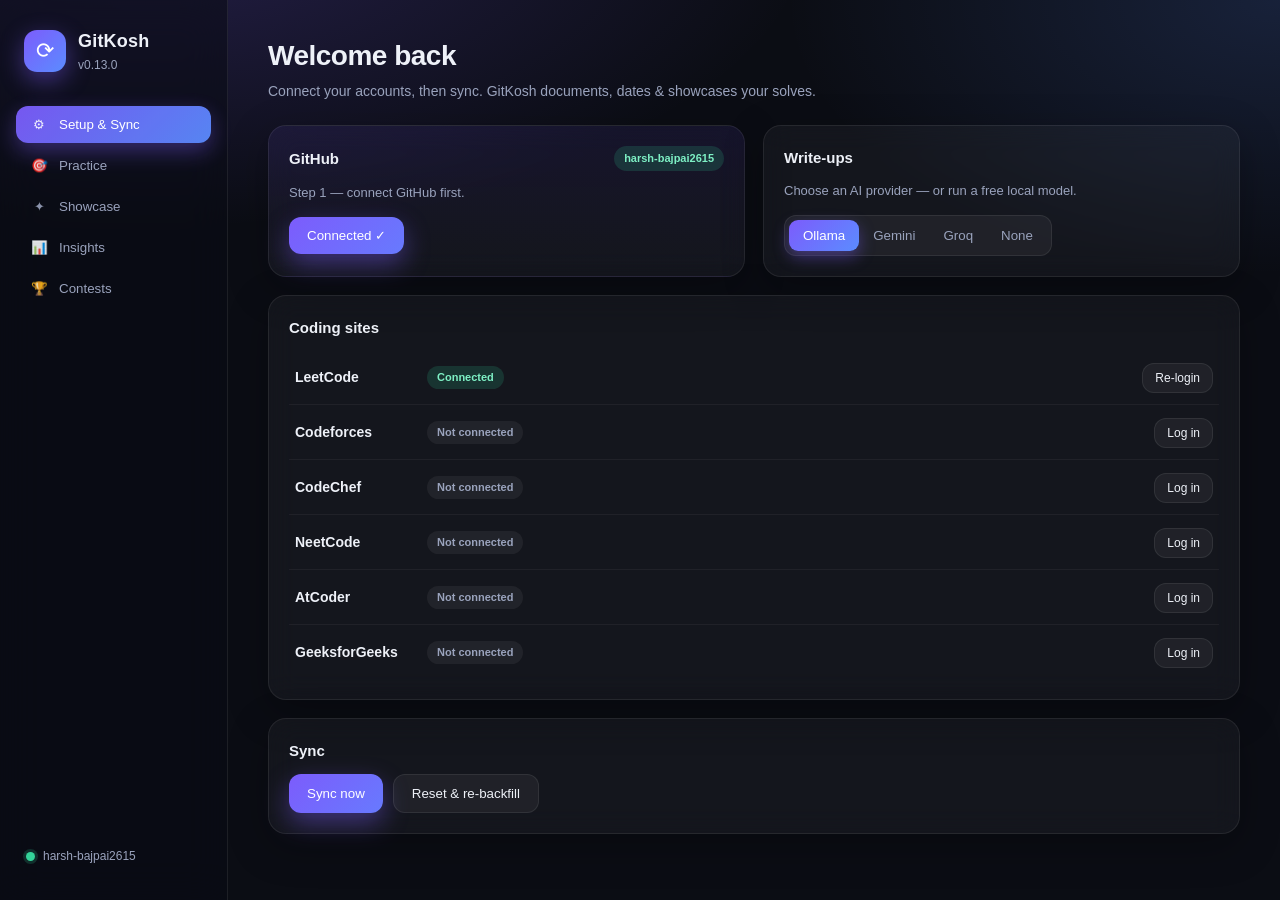
==== webui/index.html @ 0ea4f2e8 "Quiz 2.0 (SRS + AI-graded + pattern MCQ) + Practice tab: Problem-of-the-Day, Blind75/NeetCode150 roa" ====
<!doctype html>
<html lang="en">
<head>
  <meta charset="utf-8">
  <meta name="viewport" content="width=device-width, initial-scale=1">
  <title>GitKosh</title>
  <link rel="stylesheet" href="style.css">
</head>
<body>
  <div class="app">
    <!-- Sidebar -->
    <aside class="sidebar">
      <div class="brand">
        <div class="logo">⟳</div>
        <div><div class="brand-name">GitKosh</div><div class="brand-sub" id="version">v0.13.0</div></div>
      </div>
      <nav id="nav">
        <button class="nav-item active" data-tab="setup"><span class="ic">⚙</span> Setup &amp; Sync</button>
        <button class="nav-item" data-tab="practice"><span class="ic">🎯</span> Practice</button>
        <button class="nav-item" data-tab="showcase"><span class="ic">✦</span> Showcase</button>
        <button class="nav-item" data-tab="insights"><span class="ic">📊</span> Insights</button>
        <button class="nav-item" data-tab="contests"><span class="ic">🏆</span> Contests</button>
        <div class="nav-pill" id="navPill"></div>
      </nav>
      <div class="side-foot">
        <div class="status-row"><span class="dot" id="ghDot"></span> <span id="ghStatus">Not connected</span></div>
      </div>
    </aside>

    <!-- Main -->
    <main class="main">
      <!-- SETUP -->
      <section class="page active" id="page-setup">
        <header class="hero">
          <h1>Welcome back</h1>
          <p>Connect your accounts, then sync. GitKosh documents, dates &amp; showcases your solves.</p>
        </header>

        <div class="grid">
          <div class="card glow">
            <div class="card-head"><h2>GitHub</h2><span class="badge" id="ghBadge">checking…</span></div>
            <p class="muted">Step 1 — connect GitHub first.</p>
            <button class="btn btn-accent" id="btnGithub">Connect GitHub</button>
          </div>

          <div class="card">
            <div class="card-head"><h2>Write-ups</h2></div>
            <p class="muted">Choose an AI provider — or run a free local model.</p>
            <div class="seg" id="providerSeg">
              <button data-v="ollama" class="on">Ollama</button><button data-v="gemini">Gemini</button>
              <button data-v="groq">Groq</button><button data-v="none">None</button>
            </div>
            <div class="keywrap hidden" id="keyWrap">
              <input id="apiKey" type="password" placeholder="Paste your API key">
              <button class="btn sm btn-accent" id="btnSaveKey">Save</button>
            </div>
            <div class="muted hidden" id="keyHint" style="margin:10px 0 0">
              Free keys: aistudio.google.com/apikey · console.groq.com</div>
          </div>
        </div>

        <div class="card">
          <div class="card-head"><h2>Coding sites</h2></div>
          <div class="sites" id="sites"></div>
        </div>

        <div class="card">
          <div class="card-head"><h2>Sync</h2></div>
          <div class="row">
            <button class="btn btn-accent" id="btnSync">Sync now</button>
            <button class="btn" id="btnReset">Reset &amp; re-backfill</button>
          </div>
          <div class="progress hidden" id="progWrap"><div class="bar-bg"><div class="bar-fill" id="progBar"></div></div>
            <div class="muted" id="progText"></div></div>
        </div>
      </section>

      <!-- SHOWCASE -->
      <section class="page" id="page-showcase">
        <header class="hero"><h1>Showcase</h1><p>A shareable card, a portfolio site, and progress posts.</p></header>
        <div class="card">
          <div class="card-head"><h2>Profile stats card</h2></div>
          <div class="card-preview"><img id="cardImg" alt="stats card"></div>
          <div class="row">
            <button class="btn btn-accent" id="btnCopyEmbed">Copy embed code</button>
            <button class="btn" id="btnRefreshCard">Refresh</button>
          </div>
        </div>
        <div class="grid">
          <div class="card">
            <div class="card-head"><h2>Portfolio site</h2></div>
            <p class="muted">Publish a searchable GitHub Pages site of your solves.</p>
            <button class="btn btn-accent" id="btnPublish">Publish / update site</button>
          </div>
          <div class="card">
            <div class="card-head"><h2>Share progress</h2></div>
            <button class="btn btn-accent" id="btnPost">Generate post</button>
            <textarea id="postBox" rows="4" placeholder="Your draft post appears here…"></textarea>
          </div>
        </div>
      </section>

      <!-- INSIGHTS -->
      <section class="page" id="page-insights">
        <header class="hero"><h1>Insights</h1><p>Strengths, pace, solution quality &amp; résumé bullets.</p></header>
        <div class="tiles" id="tiles"></div>
        <div class="grid">
          <div class="card">
            <div class="card-head"><h2>Difficulty</h2></div>
            <div id="diffBars"></div>
          </div>
          <div class="card">
            <div class="card-head"><h2>Strongest topics</h2></div>
            <div class="chips" id="topics"></div>
          </div>
        </div>
        <div class="card">
          <div class="card-head"><h2>Résumé bullets</h2><button class="btn sm" id="btnCopyResume">Copy</button></div>
          <ul id="resume" class="resume"></ul>
        </div>
      </section>

      <!-- PRACTICE -->
      <section class="page" id="page-practice">
        <header class="hero"><h1>Practice</h1><p>What to do next, your roadmap progress, and spaced-repetition review.</p></header>
        <div class="grid">
          <div class="card glow">
            <div class="card-head"><h2>Today</h2><span class="badge" id="dueBadge">—</span></div>
            <div id="potd"></div>
          </div>
          <div class="card">
            <div class="card-head"><h2>Review streak</h2></div>
            <div class="streakbig"><span class="v" id="revStreak">0</span><span class="l">days reviewing · <b id="revToday">0</b> today</span></div>
          </div>
        </div>
        <div class="card">
          <div class="card-head"><h2>Roadmaps</h2></div>
          <div id="roadmaps"><div class="muted">Loading…</div></div>
        </div>
        <div class="card">
          <div class="card-head"><h2>Quiz me</h2><span class="muted" id="quizMeta"></span></div>
          <div class="seg qmodes" id="qmodes">
            <button data-m="recall" class="on">Recall</button><button data-m="type">Type (AI)</button><button data-m="pattern">Pattern</button>
          </div>
          <div id="quizCard" class="quizcard"><div class="muted">Press “Start session” to begin a review.</div></div>
          <div class="row"><button class="btn btn-accent" id="btnStartQuiz">Start session</button></div>
        </div>
      </section>

      <!-- CONTESTS -->
      <section class="page" id="page-contests">
        <header class="hero"><h1>Contests</h1><p>Upcoming rounds and your Codeforces rating curve.</p></header>
        <div class="card">
          <div class="card-head"><h2>Upcoming</h2><button class="btn sm" id="btnRefreshContests">Refresh</button></div>
          <div id="contestList"></div>
        </div>
        <div class="card">
          <div class="card-head"><h2>Codeforces rating</h2><span class="muted" id="ratingMeta"></span></div>
          <svg id="ratingChart" viewBox="0 0 600 140" preserveAspectRatio="none"></svg>
        </div>
      </section>
    </main>
  </div>
  <div class="toast" id="toast"></div>
  <script src="app.js"></script>
</body>
</html>
---- webui/style.css ----
:root{
  --bg:#0b0d14; --bg2:#0e1118; --card:rgba(255,255,255,.04); --card-bd:rgba(255,255,255,.08);
  --ink:#eef1f8; --mut:#9aa3bd; --acc:#7c5cfc; --acc2:#5b8cff; --acc-soft:rgba(124,92,252,.18);
  --ok:#34d399; --warn:#fbbf24; --bad:#fb7185; --radius:18px;
  --easy:#34d399; --med:#fbbf24; --hard:#fb7185;
}
*{box-sizing:border-box;margin:0;padding:0}
html,body{height:100%}
body{
  background:
    radial-gradient(1100px 500px at 12% -8%, rgba(124,92,252,.22), transparent 60%),
    radial-gradient(900px 500px at 100% 0%, rgba(91,140,255,.16), transparent 55%),
    var(--bg);
  color:var(--ink); font:14px/1.55 -apple-system,"SF Pro Display",Inter,Segoe UI,Roboto,sans-serif;
  -webkit-font-smoothing:antialiased; overflow:hidden;
}
.app{display:flex;height:100vh}

/* sidebar */
.sidebar{width:228px;flex:0 0 228px;padding:22px 16px;display:flex;flex-direction:column;gap:8px;
  background:rgba(10,12,20,.55);backdrop-filter:blur(20px);border-right:1px solid var(--card-bd)}
.brand{display:flex;align-items:center;gap:12px;padding:6px 8px 18px}
.logo{width:42px;height:42px;border-radius:13px;display:grid;place-items:center;font-size:22px;color:#fff;
  background:linear-gradient(135deg,var(--acc),var(--acc2));box-shadow:0 8px 24px rgba(124,92,252,.45);
  animation:spin 9s linear infinite}
@keyframes spin{to{transform:rotate(360deg)}}
.brand-name{font-weight:800;font-size:18px;letter-spacing:.2px}
.brand-sub{color:var(--mut);font-size:12px}
nav{position:relative;display:flex;flex-direction:column;gap:4px;margin-top:6px}
.nav-item{position:relative;z-index:2;display:flex;align-items:center;gap:11px;padding:11px 14px;border:0;
  background:transparent;color:var(--mut);font:600 13.5px/1 inherit;border-radius:12px;cursor:pointer;
  text-align:left;transition:color .25s,transform .15s}
.nav-item .ic{width:18px;text-align:center;opacity:.9}
.nav-item:hover{color:var(--ink)}
.nav-item.active{color:#fff}
.nav-pill{position:absolute;left:0;right:0;height:42px;border-radius:12px;z-index:1;
  background:linear-gradient(135deg,var(--acc),var(--acc2));box-shadow:0 8px 22px rgba(124,92,252,.4);
  transition:transform .35s cubic-bezier(.34,1.4,.5,1);opacity:.95}
.side-foot{margin-top:auto;padding:12px 10px;color:var(--mut);font-size:12px}
.status-row{display:flex;align-items:center;gap:8px}
.dot{width:9px;height:9px;border-radius:50%;background:var(--bad);box-shadow:0 0 0 3px rgba(251,113,133,.18)}
.dot.on{background:var(--ok);box-shadow:0 0 0 3px rgba(52,211,153,.18)}

/* main */
.main{flex:1;overflow-y:auto;padding:34px 40px 60px;scroll-behavior:smooth}
.main::-webkit-scrollbar{width:10px}.main::-webkit-scrollbar-thumb{background:rgba(255,255,255,.08);border-radius:8px}
.page{display:none;animation:fade .45s ease}
.page.active{display:block}
@keyframes fade{from{opacity:0;transform:translateY(10px)}to{opacity:1;transform:none}}
.hero{margin-bottom:22px}
.hero h1{font-size:28px;font-weight:800;letter-spacing:-.5px}
.hero p{color:var(--mut);margin-top:4px}

/* cards */
.grid{display:grid;grid-template-columns:1fr 1fr;gap:18px}
.card{background:var(--card);border:1px solid var(--card-bd);border-radius:var(--radius);padding:20px;
  margin-bottom:18px;backdrop-filter:blur(14px);box-shadow:0 12px 40px rgba(0,0,0,.28);
  transition:transform .25s,border-color .25s,box-shadow .25s}
.card:hover{transform:translateY(-3px);border-color:rgba(124,92,252,.4);box-shadow:0 18px 50px rgba(124,92,252,.18)}
.card.glow{background:linear-gradient(180deg,rgba(124,92,252,.10),var(--card))}
.card-head{display:flex;align-items:center;justify-content:space-between;margin-bottom:12px}
.card-head h2{font-size:15px;font-weight:700}
.muted{color:var(--mut);font-size:13px;margin-bottom:14px}
.badge{font-size:11px;font-weight:700;padding:4px 10px;border-radius:20px;background:var(--acc-soft);color:#c9bcff}
.badge.ok{background:rgba(52,211,153,.16);color:#7ef0c5}.badge.no{background:rgba(251,113,133,.16);color:#ffb4be}

/* buttons */
.row{display:flex;gap:10px;flex-wrap:wrap}
.btn{border:1px solid var(--card-bd);background:rgba(255,255,255,.05);color:var(--ink);
  font:700 13px/1 inherit;padding:11px 18px;border-radius:12px;cursor:pointer;
  transition:transform .14s,box-shadow .2s,background .2s,border-color .2s}
.btn:hover{transform:translateY(-2px);border-color:rgba(255,255,255,.22)}
.btn:active{transform:translateY(0) scale(.97)}
.btn.sm{padding:7px 12px;font-size:12px}
.btn-accent{border:0;color:#fff;background:linear-gradient(135deg,var(--acc),var(--acc2));
  background-size:160% 160%;box-shadow:0 10px 26px rgba(124,92,252,.42)}
.btn-accent:hover{box-shadow:0 14px 34px rgba(124,92,252,.6);animation:shift 2.5s ease infinite}
@keyframes shift{0%,100%{background-position:0% 50%}50%{background-position:100% 50%}}

/* segmented */
.seg{display:inline-flex;background:rgba(255,255,255,.05);border:1px solid var(--card-bd);border-radius:12px;padding:4px}
.seg button{border:0;background:transparent;color:var(--mut);font:700 12.5px/1 inherit;padding:8px 14px;
  border-radius:9px;cursor:pointer;transition:.2s}
.seg button.on{background:linear-gradient(135deg,var(--acc),var(--acc2));color:#fff;box-shadow:0 6px 16px rgba(124,92,252,.4)}

/* sites */
.sites{display:flex;flex-direction:column;gap:2px}
.site{display:flex;align-items:center;gap:12px;padding:11px 6px;border-bottom:1px solid rgba(255,255,255,.05)}
.site:last-child{border:0}
.site .nm{font-weight:600;width:120px}
.pill{font-size:11px;font-weight:700;padding:3px 10px;border-radius:20px}
.pill.on{background:rgba(52,211,153,.16);color:#7ef0c5}.pill.off{background:rgba(255,255,255,.06);color:var(--mut)}
.site .btn{margin-left:auto}

/* tiles */
.tiles{display:grid;grid-template-columns:repeat(6,1fr);gap:14px;margin-bottom:18px}
.tile{background:var(--card);border:1px solid var(--card-bd);border-radius:14px;padding:16px;
  transition:transform .25s,border-color .25s}
.tile:hover{transform:translateY(-3px);border-color:rgba(124,92,252,.4)}
.tile .v{font-size:26px;font-weight:800;background:linear-gradient(135deg,#fff,#c9bcff);
  -webkit-background-clip:text;background-clip:text;-webkit-text-fill-color:transparent}
.tile .l{color:var(--mut);font-size:11.5px;margin-top:3px}

/* difficulty bars */
.drow{display:flex;align-items:center;gap:12px;margin:12px 0;font-weight:600;font-size:13px}
.drow .lbl{width:64px}
.bar-bg{flex:1;height:9px;background:rgba(255,255,255,.07);border-radius:6px;overflow:hidden}
.bar-fill{height:100%;width:0;border-radius:6px;transition:width 1.1s cubic-bezier(.2,.8,.2,1)}
.drow .n{width:34px;text-align:right;color:var(--mut)}

/* chips */
.chips{display:flex;flex-wrap:wrap;gap:8px}
.chip{padding:7px 13px;border-radius:20px;background:rgba(255,255,255,.05);border:1px solid var(--card-bd);
  font-size:12.5px;color:#cdd3e6;transition:.2s}
.chip:hover{border-color:var(--acc);color:#fff;transform:translateY(-2px)}

/* card preview / textarea */
.card-preview{border-radius:14px;overflow:hidden;margin-bottom:14px;border:1px solid var(--card-bd)}
.card-preview img{width:100%;display:block}
textarea{width:100%;margin-top:12px;background:rgba(0,0,0,.25);border:1px solid var(--card-bd);border-radius:12px;
  color:var(--ink);padding:12px;font:13px/1.5 inherit;resize:vertical}
.keywrap{display:flex;gap:8px;margin-top:12px}
.keywrap input{flex:1;background:rgba(0,0,0,.28);border:1px solid var(--card-bd);border-radius:10px;
  color:var(--ink);padding:10px 13px;font:13px inherit;outline:none;transition:border-color .2s}
.keywrap input:focus{border-color:var(--acc)}

/* resume / quiz */
.resume{list-style:none;display:flex;flex-direction:column;gap:8px}
.resume li{padding:11px 14px;background:rgba(255,255,255,.04);border:1px solid var(--card-bd);border-radius:10px}
.quiz-q{font-size:16px;font-weight:700;margin-bottom:8px}
.quiz-a{color:var(--mut);white-space:pre-wrap}

/* contests */
.contest{display:flex;align-items:center;gap:12px;padding:12px 4px;border-bottom:1px solid rgba(255,255,255,.05)}
.contest:last-child{border:0}
.cbadge{font-size:10px;font-weight:800;padding:3px 9px;border-radius:6px}
.cbadge.cf{background:rgba(91,140,255,.18);color:#a9c2ff}.cbadge.lc{background:rgba(251,191,36,.16);color:#ffd980}
.contest .nm{font-weight:600}.contest .when{margin-left:auto;color:var(--mut);font-size:12.5px}
.contest a{color:#b9a9ff;font-weight:700;text-decoration:none}
#ratingChart{width:100%;height:150px}
.spark{fill:none;stroke:url(#g);stroke-width:2.5;stroke-linejoin:round;
  stroke-dasharray:2000;stroke-dashoffset:2000;animation:draw 1.6s ease forwards}
@keyframes draw{to{stroke-dashoffset:0}}

/* practice */
.streakbig{display:flex;align-items:baseline;gap:10px}
.streakbig .v{font-size:40px;font-weight:800;background:linear-gradient(135deg,#fff,#c9bcff);
  -webkit-background-clip:text;background-clip:text;-webkit-text-fill-color:transparent}
.streakbig .l{color:var(--mut);font-size:13px}
#potd .big{font-size:15px;font-weight:700;margin-bottom:6px}
#potd a{color:#b9a9ff;text-decoration:none;font-weight:700}
#potd .weak{margin-top:10px;color:var(--mut);font-size:12.5px}
.rmrow{margin:14px 0}
.rmrow .top{display:flex;justify-content:space-between;font-weight:600;font-size:13px;margin-bottom:6px}
.rmrow .top b{color:var(--mut);font-weight:600}
.qmodes{margin-bottom:14px}
.quizcard{min-height:120px;background:rgba(0,0,0,.22);border:1px solid var(--card-bd);border-radius:14px;
  padding:18px;margin-bottom:14px;transition:.3s}
.quizcard .qtitle{font-size:18px;font-weight:800;margin-bottom:4px}
.quizcard .qmeta{color:var(--mut);font-size:13px;margin-bottom:12px}
.quizcard .reveal{white-space:pre-wrap;color:#d7dcec;border-top:1px solid var(--card-bd);padding-top:12px;margin-top:10px;animation:fade .35s}
.rate{display:flex;gap:8px;margin-top:14px}
.rate button{flex:1;border:0;border-radius:10px;padding:10px;font-weight:700;cursor:pointer;color:#fff;transition:transform .12s,filter .2s}
.rate button:hover{transform:translateY(-2px);filter:brightness(1.12)}
.rate .again{background:#fb7185}.rate .hard{background:#fbbf24;color:#3a2a00}.rate .good{background:#5b8cff}.rate .easy{background:#34d399;color:#053b27}
.mcq{display:grid;grid-template-columns:1fr 1fr;gap:10px;margin-top:12px}
.mcq button{padding:12px;border-radius:10px;border:1px solid var(--card-bd);background:rgba(255,255,255,.04);
  color:var(--ink);font:600 13px inherit;cursor:pointer;transition:.18s;text-align:left}
.mcq button:hover{border-color:var(--acc)}
.mcq button.correct{background:rgba(52,211,153,.2);border-color:var(--easy)}
.mcq button.wrong{background:rgba(251,113,133,.18);border-color:var(--bad)}
.feedback{margin-top:12px;padding:12px;border-radius:10px;background:rgba(124,92,252,.12);
  border:1px solid rgba(124,92,252,.3);white-space:pre-wrap;font-size:13px;animation:fade .35s}
.sessbar{height:4px;background:rgba(255,255,255,.08);border-radius:4px;margin-bottom:14px;overflow:hidden}
.sessbar i{display:block;height:100%;background:linear-gradient(90deg,var(--acc),var(--acc2));transition:width .4s}

/* toast */
.toast{position:fixed;bottom:26px;left:50%;transform:translateX(-50%) translateY(80px);
  background:rgba(20,22,32,.92);border:1px solid var(--card-bd);color:#fff;padding:12px 20px;border-radius:12px;
  box-shadow:0 16px 40px rgba(0,0,0,.5);opacity:0;transition:.35s;backdrop-filter:blur(10px);z-index:50}
.toast.show{transform:translateX(-50%) translateY(0);opacity:1}
.hidden{display:none}
.progress{margin-top:14px}
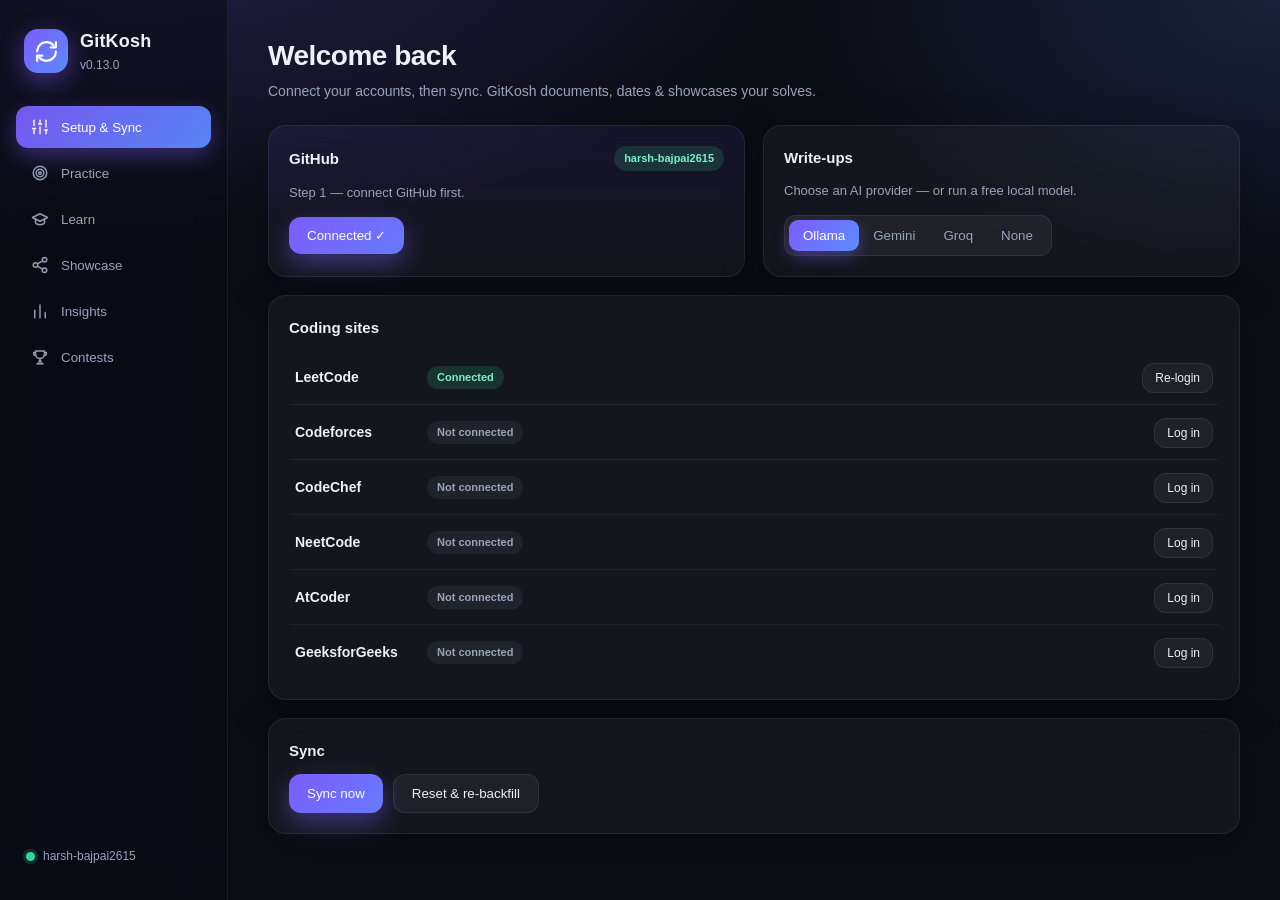
==== commit 2e164e71: "Add gamification, pattern library, and algorithm visualizer - gamify.py: XP/levels/badges (10 achiev" ====
--- a/webui/index.html
+++ b/webui/index.html
@@ -11,15 +11,20 @@
     <!-- Sidebar -->
     <aside class="sidebar">
       <div class="brand">
-        <div class="logo">⟳</div>
+        <div class="logo">
+          <svg viewBox="0 0 24 24" fill="none" stroke="#fff" stroke-width="2.1" stroke-linecap="round" stroke-linejoin="round">
+            <path d="M21 12a9 9 0 0 1-9 9 9 9 0 0 1-6.7-3"/><path d="M3 12a9 9 0 0 1 9-9 9 9 0 0 1 6.7 3"/>
+            <path d="M21 3v5h-5"/><path d="M3 21v-5h5"/></svg>
+        </div>
         <div><div class="brand-name">GitKosh</div><div class="brand-sub" id="version">v0.13.0</div></div>
       </div>
       <nav id="nav">
-        <button class="nav-item active" data-tab="setup"><span class="ic">⚙</span> Setup &amp; Sync</button>
-        <button class="nav-item" data-tab="practice"><span class="ic">🎯</span> Practice</button>
-        <button class="nav-item" data-tab="showcase"><span class="ic">✦</span> Showcase</button>
-        <button class="nav-item" data-tab="insights"><span class="ic">📊</span> Insights</button>
-        <button class="nav-item" data-tab="contests"><span class="ic">🏆</span> Contests</button>
+        <button class="nav-item active" data-tab="setup"><span class="ic"><svg viewBox="0 0 24 24" fill="none" stroke="currentColor" stroke-width="2" stroke-linecap="round"><line x1="4" y1="21" x2="4" y2="14"/><line x1="4" y1="10" x2="4" y2="3"/><line x1="12" y1="21" x2="12" y2="12"/><line x1="12" y1="8" x2="12" y2="3"/><line x1="20" y1="21" x2="20" y2="16"/><line x1="20" y1="12" x2="20" y2="3"/><line x1="2" y1="14" x2="6" y2="14"/><line x1="10" y1="8" x2="14" y2="8"/><line x1="18" y1="16" x2="22" y2="16"/></svg></span> Setup &amp; Sync</button>
+        <button class="nav-item" data-tab="practice"><span class="ic"><svg viewBox="0 0 24 24" fill="none" stroke="currentColor" stroke-width="2"><circle cx="12" cy="12" r="9"/><circle cx="12" cy="12" r="5"/><circle cx="12" cy="12" r="1.6"/></svg></span> Practice</button>
+        <button class="nav-item" data-tab="learn"><span class="ic"><svg viewBox="0 0 24 24" fill="none" stroke="currentColor" stroke-width="2" stroke-linecap="round" stroke-linejoin="round"><path d="M22 10 12 5 2 10l10 5 10-5z"/><path d="M6 12v5c0 1 2.7 2.5 6 2.5s6-1.5 6-2.5v-5"/></svg></span> Learn</button>
+        <button class="nav-item" data-tab="showcase"><span class="ic"><svg viewBox="0 0 24 24" fill="none" stroke="currentColor" stroke-width="2" stroke-linecap="round" stroke-linejoin="round"><circle cx="18" cy="5" r="3"/><circle cx="6" cy="12" r="3"/><circle cx="18" cy="19" r="3"/><line x1="8.6" y1="13.5" x2="15.4" y2="17.5"/><line x1="15.4" y1="6.5" x2="8.6" y2="10.5"/></svg></span> Showcase</button>
+        <button class="nav-item" data-tab="insights"><span class="ic"><svg viewBox="0 0 24 24" fill="none" stroke="currentColor" stroke-width="2" stroke-linecap="round"><line x1="5" y1="21" x2="5" y2="11"/><line x1="12" y1="21" x2="12" y2="4"/><line x1="19" y1="21" x2="19" y2="14"/></svg></span> Insights</button>
+        <button class="nav-item" data-tab="contests"><span class="ic"><svg viewBox="0 0 24 24" fill="none" stroke="currentColor" stroke-width="2" stroke-linecap="round" stroke-linejoin="round"><path d="M6 4h12v4a6 6 0 0 1-12 0V4z"/><path d="M6 6H3.5v1A3 3 0 0 0 6.5 10"/><path d="M18 6h2.5v1a3 3 0 0 1-3 3"/><line x1="12" y1="14" x2="12" y2="17"/><line x1="8" y1="21" x2="16" y2="21"/><line x1="9.5" y1="21" x2="11.3" y2="17"/><line x1="14.5" y1="21" x2="12.7" y2="17"/></svg></span> Contests</button>
         <div class="nav-pill" id="navPill"></div>
       </nav>
       <div class="side-foot">
@@ -118,6 +123,12 @@
           <div class="card-head"><h2>Résumé bullets</h2><button class="btn sm" id="btnCopyResume">Copy</button></div>
           <ul id="resume" class="resume"></ul>
         </div>
+        <div class="card">
+          <div class="card-head"><h2>Achievements</h2><span class="badge" id="lvlBadge">Lv 1</span></div>
+          <div class="xptop"><span id="xpLabel">0 XP</span><span class="muted" id="xpNext"></span></div>
+          <div class="bar-bg"><div class="bar-fill" id="xpBar" style="background:linear-gradient(90deg,var(--acc),var(--acc2));width:0"></div></div>
+          <div class="badges" id="badges" style="margin-top:14px"></div>
+        </div>
       </section>
 
       <!-- PRACTICE -->
@@ -144,6 +155,46 @@
           </div>
           <div id="quizCard" class="quizcard"><div class="muted">Press “Start session” to begin a review.</div></div>
           <div class="row"><button class="btn btn-accent" id="btnStartQuiz">Start session</button></div>
+        </div>
+      </section>
+
+      <!-- LEARN -->
+      <section class="page" id="page-learn">
+        <header class="hero"><h1>Learn &amp; Solve</h1><p>Ask the AI tutor anything — and practice problems right here.</p></header>
+        <div class="card">
+          <div class="card-head"><h2>AI DSA Tutor</h2></div>
+          <div class="chat" id="chat"></div>
+          <div class="chips" id="tutorChips">
+            <span class="chip" data-q="Explain the sliding window pattern with a small example.">Sliding window?</span>
+            <span class="chip" data-q="When should I use a hash map vs sorting?">Hash map vs sort?</span>
+            <span class="chip" data-q="Explain Big-O time complexity simply.">Big-O basics</span>
+            <span class="chip" data-q="Give me a hint for the problem I'm solving.">Hint, please</span>
+          </div>
+          <div class="chatbar"><input id="chatInput" placeholder="Ask the tutor… e.g. explain Dijkstra"><button class="btn btn-accent" id="chatSend">Send</button></div>
+        </div>
+        <div class="card">
+          <div class="card-head"><h2>Pattern library</h2></div>
+          <div class="patterns" id="patterns"></div>
+          <div id="patternDetail" class="pdetail hidden"></div>
+        </div>
+        <div class="card">
+          <div class="card-head"><h2>Algorithm visualizer</h2>
+            <select id="vizAlgo" class="sel"><option value="bubble">Bubble sort</option><option value="insertion">Insertion sort</option><option value="selection">Selection sort</option><option value="quick">Quick sort</option></select>
+          </div>
+          <canvas id="vizCanvas" class="viz"></canvas>
+          <div class="row" style="margin-top:10px"><button class="btn btn-accent" id="vizPlay">▶ Play</button><button class="btn" id="vizShuffle">Shuffle</button></div>
+        </div>
+        <div class="card">
+          <div class="card-head"><h2>Solve</h2><select id="probSelect" class="sel"></select></div>
+          <div id="probStatement" class="muted"></div>
+          <textarea id="editor" class="editor" spellcheck="false"></textarea>
+          <div id="stdinWrap" class="hidden"><input id="stdin" class="stdin" placeholder="Custom input (stdin)…"></div>
+          <div class="row" style="margin-top:10px">
+            <button class="btn btn-accent" id="runBtn">▶ Run</button>
+            <button class="btn" id="testBtn">Run tests</button>
+            <span id="runStatus" class="runstatus"></span>
+          </div>
+          <pre id="runOut" class="runout"></pre>
         </div>
       </section>
 
--- a/webui/style.css
+++ b/webui/style.css
@@ -20,17 +20,17 @@
 .sidebar{width:228px;flex:0 0 228px;padding:22px 16px;display:flex;flex-direction:column;gap:8px;
   background:rgba(10,12,20,.55);backdrop-filter:blur(20px);border-right:1px solid var(--card-bd)}
 .brand{display:flex;align-items:center;gap:12px;padding:6px 8px 18px}
-.logo{width:42px;height:42px;border-radius:13px;display:grid;place-items:center;font-size:22px;color:#fff;
-  background:linear-gradient(135deg,var(--acc),var(--acc2));box-shadow:0 8px 24px rgba(124,92,252,.45);
-  animation:spin 9s linear infinite}
-@keyframes spin{to{transform:rotate(360deg)}}
+.logo{width:44px;height:44px;border-radius:14px;display:grid;place-items:center;color:#fff;flex:0 0 44px;
+  background:linear-gradient(135deg,var(--acc),var(--acc2));box-shadow:0 8px 24px rgba(124,92,252,.45)}
+.logo svg{width:25px;height:25px}
 .brand-name{font-weight:800;font-size:18px;letter-spacing:.2px}
 .brand-sub{color:var(--mut);font-size:12px}
 nav{position:relative;display:flex;flex-direction:column;gap:4px;margin-top:6px}
 .nav-item{position:relative;z-index:2;display:flex;align-items:center;gap:11px;padding:11px 14px;border:0;
   background:transparent;color:var(--mut);font:600 13.5px/1 inherit;border-radius:12px;cursor:pointer;
   text-align:left;transition:color .25s,transform .15s}
-.nav-item .ic{width:18px;text-align:center;opacity:.9}
+.nav-item .ic{width:20px;height:20px;display:inline-flex;align-items:center;justify-content:center;opacity:.95}
+.nav-item .ic svg{width:18px;height:18px}
 .nav-item:hover{color:var(--ink)}
 .nav-item.active{color:#fff}
 .nav-pill{position:absolute;left:0;right:0;height:42px;border-radius:12px;z-index:1;
@@ -174,6 +174,49 @@
 .sessbar{height:4px;background:rgba(255,255,255,.08);border-radius:4px;margin-bottom:14px;overflow:hidden}
 .sessbar i{display:block;height:100%;background:linear-gradient(90deg,var(--acc),var(--acc2));transition:width .4s}
 
+/* learn — tutor chat */
+.chat{max-height:300px;overflow-y:auto;display:flex;flex-direction:column;gap:10px;margin-bottom:12px;padding-right:4px}
+.msg{padding:10px 14px;border-radius:13px;max-width:86%;white-space:pre-wrap;font-size:13.5px;line-height:1.55}
+.msg.user{align-self:flex-end;background:linear-gradient(135deg,var(--acc),var(--acc2));color:#fff;border-bottom-right-radius:4px}
+.msg.bot{align-self:flex-start;background:rgba(255,255,255,.05);border:1px solid var(--card-bd);border-bottom-left-radius:4px}
+.msg code{background:rgba(0,0,0,.35);padding:1px 5px;border-radius:5px;font-family:"SF Mono",Menlo,monospace;font-size:12.5px}
+.msg pre{background:#0a0c12;border:1px solid var(--card-bd);border-radius:8px;padding:10px;margin:6px 0;overflow:auto;font-family:"SF Mono",Menlo,monospace;font-size:12px}
+.msg.typing{color:var(--mut)}
+.chatbar{display:flex;gap:8px}
+.chatbar input{flex:1;background:rgba(0,0,0,.28);border:1px solid var(--card-bd);border-radius:10px;color:var(--ink);padding:10px 13px;font:13px inherit;outline:none}
+.chatbar input:focus{border-color:var(--acc)}
+/* learn — solve */
+.sel{background:rgba(0,0,0,.28);border:1px solid var(--card-bd);color:var(--ink);border-radius:10px;padding:8px 12px;font:13px inherit;cursor:pointer}
+.editor{width:100%;min-height:230px;background:#0a0c12;border:1px solid var(--card-bd);border-radius:12px;
+  color:#e6e9f5;font:13px/1.6 "SF Mono",Menlo,Consolas,monospace;padding:14px;margin-top:12px;resize:vertical;
+  white-space:pre;tab-size:4;outline:none}
+.editor:focus{border-color:var(--acc)}
+.stdin{width:100%;margin-top:8px;background:rgba(0,0,0,.28);border:1px solid var(--card-bd);border-radius:10px;color:var(--ink);padding:9px 12px;font:13px "SF Mono",Menlo,monospace}
+.runstatus{font-weight:700;align-self:center}.runstatus.ok{color:var(--ok)}.runstatus.bad{color:var(--bad)}
+.runout{margin-top:12px;background:#0a0c12;border:1px solid var(--card-bd);border-radius:12px;padding:14px;
+  color:#cdd3e6;font:12.5px/1.55 "SF Mono",Menlo,monospace;white-space:pre-wrap;min-height:42px;max-height:260px;overflow:auto}
+
+/* achievements */
+.xptop{display:flex;justify-content:space-between;font-weight:600;font-size:13px;margin-bottom:6px}
+.badges{display:grid;grid-template-columns:repeat(2,1fr);gap:10px}
+@media(max-width:760px){.badges{grid-template-columns:1fr}}
+.bdg{display:flex;gap:11px;align-items:center;padding:10px 12px;border-radius:12px;border:1px solid var(--card-bd);background:rgba(255,255,255,.03)}
+.bdg.earned{border-color:rgba(124,92,252,.5);background:linear-gradient(135deg,rgba(124,92,252,.14),rgba(91,140,255,.05))}
+.bdg.locked{opacity:.45}
+.bdg .ico{width:34px;height:34px;flex:0 0 34px;border-radius:10px;display:grid;place-items:center;font-weight:800;background:rgba(255,255,255,.06);color:var(--mut)}
+.bdg.earned .ico{background:linear-gradient(135deg,var(--acc),var(--acc2));color:#fff}
+.bdg .bn{font-weight:700;font-size:13px}.bdg .bd{color:var(--mut);font-size:11.5px}
+/* pattern library */
+.patterns{display:grid;grid-template-columns:repeat(3,1fr);gap:10px}
+@media(max-width:780px){.patterns{grid-template-columns:repeat(2,1fr)}}
+.pat{padding:12px 13px;border-radius:12px;border:1px solid var(--card-bd);background:rgba(255,255,255,.03);cursor:pointer;transition:.18s}
+.pat:hover{border-color:var(--acc);transform:translateY(-2px)}
+.pat .pn{font-weight:700;font-size:13.5px}.pat .pw{color:var(--mut);font-size:11px;margin-top:3px;line-height:1.4}
+.pdetail{margin-top:14px;padding:16px;border-radius:12px;background:rgba(124,92,252,.1);border:1px solid rgba(124,92,252,.3);animation:fade .35s}
+.pdetail h3{font-size:15px;margin-bottom:6px}.pdetail .ex{margin-top:10px;display:flex;flex-wrap:wrap;gap:6px}
+/* visualizer */
+.viz{width:100%;height:230px;background:#0a0c12;border:1px solid var(--card-bd);border-radius:12px;display:block}
+
 /* toast */
 .toast{position:fixed;bottom:26px;left:50%;transform:translateX(-50%) translateY(80px);
   background:rgba(20,22,32,.92);border:1px solid var(--card-bd);color:#fff;padding:12px 20px;border-radius:12px;
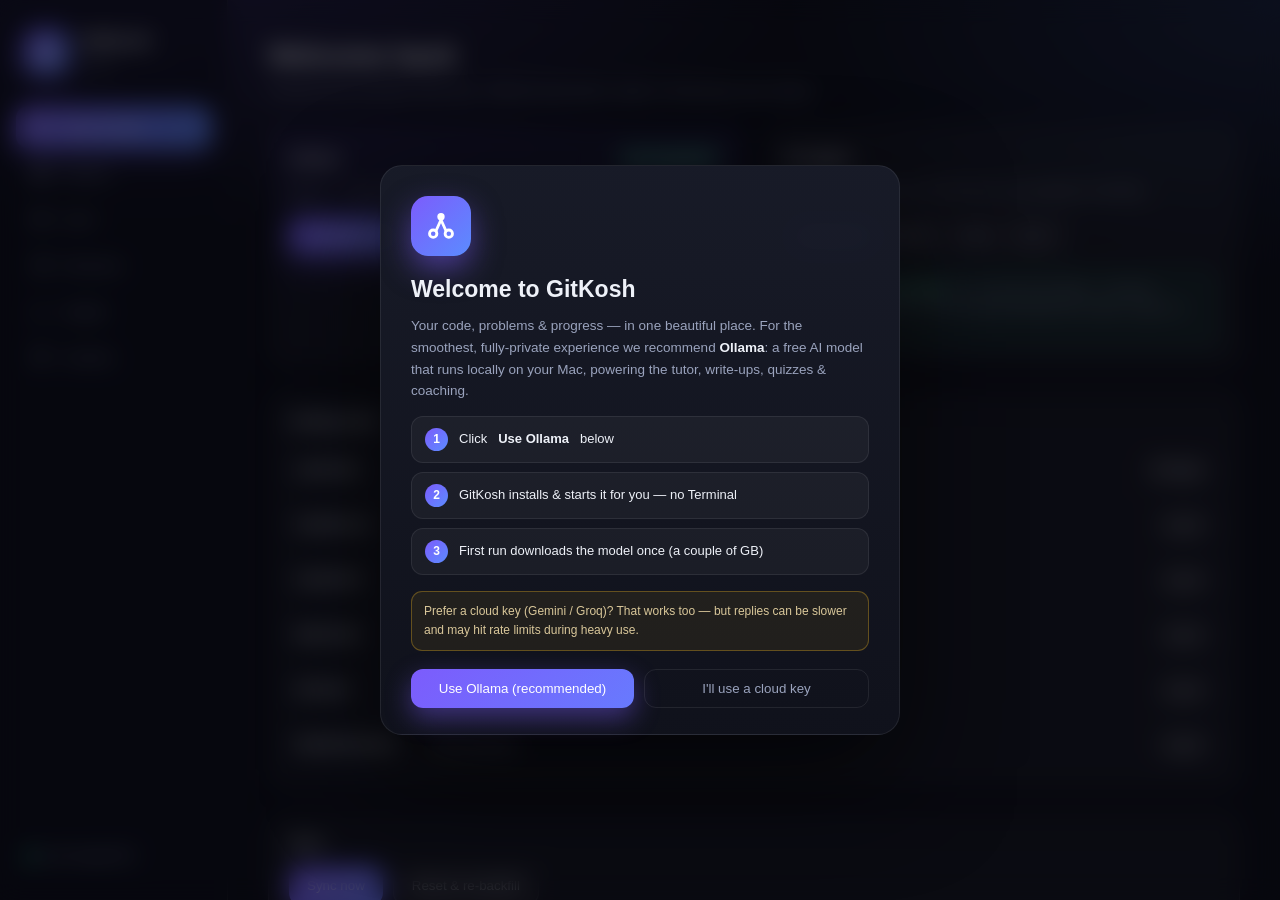
==== commit c3300ab2: "Fix GitHub login: show the device code before opening the browser GitHub's OAuth device flow never e" ====
--- a/webui/index.html
+++ b/webui/index.html
@@ -12,11 +12,13 @@
     <aside class="sidebar">
       <div class="brand">
         <div class="logo">
-          <svg viewBox="0 0 24 24" fill="none" stroke="#fff" stroke-width="2.1" stroke-linecap="round" stroke-linejoin="round">
-            <path d="M21 12a9 9 0 0 1-9 9 9 9 0 0 1-6.7-3"/><path d="M3 12a9 9 0 0 1 9-9 9 9 0 0 1 6.7 3"/>
-            <path d="M21 3v5h-5"/><path d="M3 21v-5h5"/></svg>
-        </div>
-        <div><div class="brand-name">GitKosh</div><div class="brand-sub" id="version">v0.13.0</div></div>
+          <svg viewBox="0 0 24 24" fill="none" stroke="#fff" stroke-width="2" stroke-linecap="round" stroke-linejoin="round">
+            <path d="M12 7.6 8.6 15.2M12 7.6 15.4 15.2"/>
+            <circle cx="12" cy="5.5" r="2.6" fill="#fff" stroke="none"/>
+            <circle cx="6.5" cy="17.4" r="2.6"/>
+            <circle cx="17.5" cy="17.4" r="2.6"/></svg>
+        </div>
+        <div><div class="brand-name">GitKosh</div><div class="brand-sub" id="version">v1.0.0</div></div>
       </div>
       <nav id="nav">
         <button class="nav-item active" data-tab="setup"><span class="ic"><svg viewBox="0 0 24 24" fill="none" stroke="currentColor" stroke-width="2" stroke-linecap="round"><line x1="4" y1="21" x2="4" y2="14"/><line x1="4" y1="10" x2="4" y2="3"/><line x1="12" y1="21" x2="12" y2="12"/><line x1="12" y1="8" x2="12" y2="3"/><line x1="20" y1="21" x2="20" y2="16"/><line x1="20" y1="12" x2="20" y2="3"/><line x1="2" y1="14" x2="6" y2="14"/><line x1="10" y1="8" x2="14" y2="8"/><line x1="18" y1="16" x2="22" y2="16"/></svg></span> Setup &amp; Sync</button>
@@ -49,12 +51,15 @@
           </div>
 
           <div class="card">
-            <div class="card-head"><h2>Write-ups</h2></div>
-            <p class="muted">Choose an AI provider — or run a free local model.</p>
+            <div class="card-head"><h2>AI engine</h2></div>
+            <p class="muted">Powers your write-ups, the DSA tutor, quiz grading & coaching.</p>
             <div class="seg" id="providerSeg">
-              <button data-v="ollama" class="on">Ollama</button><button data-v="gemini">Gemini</button>
+              <button data-v="ollama" class="on">Ollama ★</button><button data-v="gemini">Gemini</button>
               <button data-v="groq">Groq</button><button data-v="none">None</button>
             </div>
+            <div class="provNote rec" id="provNote">
+              <b>Ollama — recommended.</b> Free, fully local & private — the best experience on a Mac.
+              The first reply downloads the model, so give it a few seconds.</div>
             <div class="keywrap hidden" id="keyWrap">
               <input id="apiKey" type="password" placeholder="Paste your API key">
               <button class="btn sm btn-accent" id="btnSaveKey">Save</button>
@@ -160,7 +165,30 @@
 
       <!-- LEARN -->
       <section class="page" id="page-learn">
-        <header class="hero"><h1>Learn &amp; Solve</h1><p>Ask the AI tutor anything — and practice problems right here.</p></header>
+        <header class="hero"><h1>Learn &amp; Solve</h1><p>Practice the full NeetCode 150 + Blind 75 right here — run, test &amp; get AI review. Ask the tutor anything.</p></header>
+        <div class="card">
+          <div class="card-head">
+            <h2>Solve <span class="count" id="probCount"></span></h2>
+            <input id="probSearch" class="probsearch" placeholder="Search problems…" spellcheck="false">
+          </div>
+          <select id="probSelect" class="sel wide"></select>
+          <div class="probmeta" id="probMeta"></div>
+          <div id="probStatement" class="statement"></div>
+          <div class="codewrap" id="codewrap">
+            <pre class="editor-hl" id="editorHL" aria-hidden="true"><code></code></pre>
+            <textarea id="editor" class="editor code" spellcheck="false" autocapitalize="off" autocorrect="off" wrap="off"></textarea>
+          </div>
+          <div id="stdinWrap" class="hidden"><input id="stdin" class="stdin" placeholder="Custom input (stdin)…"></div>
+          <div class="row" style="margin-top:10px">
+            <button class="btn btn-accent" id="runBtn">▶ Run</button>
+            <button class="btn" id="testBtn">Run tests</button>
+            <button class="btn btn-ai" id="reviewBtn">✨ AI Review</button>
+            <button class="btn ghost sm" id="resetBtn">Reset</button>
+            <span id="runStatus" class="runstatus"></span>
+          </div>
+          <pre id="runOut" class="runout"></pre>
+          <div id="reviewOut" class="reviewout md hidden"></div>
+        </div>
         <div class="card">
           <div class="card-head"><h2>AI DSA Tutor</h2></div>
           <div class="chat" id="chat"></div>
@@ -182,19 +210,7 @@
             <select id="vizAlgo" class="sel"><option value="bubble">Bubble sort</option><option value="insertion">Insertion sort</option><option value="selection">Selection sort</option><option value="quick">Quick sort</option></select>
           </div>
           <canvas id="vizCanvas" class="viz"></canvas>
-          <div class="row" style="margin-top:10px"><button class="btn btn-accent" id="vizPlay">▶ Play</button><button class="btn" id="vizShuffle">Shuffle</button></div>
-        </div>
-        <div class="card">
-          <div class="card-head"><h2>Solve</h2><select id="probSelect" class="sel"></select></div>
-          <div id="probStatement" class="muted"></div>
-          <textarea id="editor" class="editor" spellcheck="false"></textarea>
-          <div id="stdinWrap" class="hidden"><input id="stdin" class="stdin" placeholder="Custom input (stdin)…"></div>
-          <div class="row" style="margin-top:10px">
-            <button class="btn btn-accent" id="runBtn">▶ Run</button>
-            <button class="btn" id="testBtn">Run tests</button>
-            <span id="runStatus" class="runstatus"></span>
-          </div>
-          <pre id="runOut" class="runout"></pre>
+          <div class="row" style="margin-top:10px"><button class="btn btn-accent" id="vizPlay">▶ Play</button><button class="btn" id="vizStop" disabled>■ Stop</button><button class="btn" id="vizShuffle">Shuffle</button></div>
         </div>
       </section>
 
@@ -213,6 +229,54 @@
     </main>
   </div>
   <div class="toast" id="toast"></div>
+
+  <div class="modal hidden" id="welcome">
+    <div class="modal-card">
+      <div class="modal-logo">
+        <svg viewBox="0 0 24 24" fill="none" stroke="#fff" stroke-width="2" stroke-linecap="round" stroke-linejoin="round">
+          <path d="M12 7.6 8.6 15.2M12 7.6 15.4 15.2"/>
+          <circle cx="12" cy="5.5" r="2.6" fill="#fff" stroke="none"/>
+          <circle cx="6.5" cy="17.4" r="2.6"/><circle cx="17.5" cy="17.4" r="2.6"/></svg>
+      </div>
+      <h2>Welcome to GitKosh</h2>
+      <p>Your code, problems & progress — in one beautiful place. For the smoothest,
+        fully-private experience we recommend <b>Ollama</b>: a free AI model that runs
+        locally on your Mac, powering the tutor, write-ups, quizzes & coaching.</p>
+      <div class="modal-steps">
+        <div class="step"><span class="num">1</span> Click <b>Use Ollama</b> below</div>
+        <div class="step"><span class="num">2</span> GitKosh installs &amp; starts it for you — no Terminal</div>
+        <div class="step"><span class="num">3</span> First run downloads the model once (a couple of GB)</div>
+      </div>
+      <p class="modal-warn">Prefer a cloud key (Gemini / Groq)? That works too — but
+        replies can be slower and may hit rate limits during heavy use.</p>
+      <div class="modal-actions">
+        <button class="btn btn-accent" id="welcomeGotIt">Use Ollama (recommended)</button>
+        <button class="btn ghost" id="welcomeSkip">I'll use a cloud key</button>
+      </div>
+    </div>
+  </div>
+
+  <div class="modal hidden" id="ghAuth">
+    <div class="modal-card">
+      <h2>Connect GitHub</h2>
+      <p>GitHub will ask for a code. Here it is — we've also copied it to your clipboard:</p>
+      <div class="gh-code" id="ghCode">····-····</div>
+      <div class="modal-actions" style="margin-top:14px">
+        <button class="btn ghost sm" id="ghCopy">Copy code</button>
+        <button class="btn btn-accent" id="ghOpen">Open GitHub →</button>
+      </div>
+      <div class="modal-steps" style="margin-top:16px">
+        <div class="step"><span class="num">1</span> Click <b>Open GitHub</b> (sign in if needed)</div>
+        <div class="step"><span class="num">2</span> Paste the code above &amp; click <b>Continue</b></div>
+        <div class="step"><span class="num">3</span> Click <b>Authorize</b> — this window finishes automatically</div>
+      </div>
+      <p class="modal-warn" id="ghStatusMsg">Waiting for you to authorize on GitHub…</p>
+      <div class="modal-actions">
+        <button class="btn ghost" id="ghCancel">Cancel</button>
+      </div>
+    </div>
+  </div>
+
   <script src="app.js"></script>
 </body>
 </html>
--- a/webui/style.css
+++ b/webui/style.css
@@ -72,6 +72,8 @@
 .btn:hover{transform:translateY(-2px);border-color:rgba(255,255,255,.22)}
 .btn:active{transform:translateY(0) scale(.97)}
 .btn.sm{padding:7px 12px;font-size:12px}
+.btn:disabled{opacity:.4;cursor:not-allowed;transform:none;box-shadow:none}
+.btn.ghost{background:transparent;border-color:var(--card-bd);color:var(--mut)}
 .btn-accent{border:0;color:#fff;background:linear-gradient(135deg,var(--acc),var(--acc2));
   background-size:160% 160%;box-shadow:0 10px 26px rgba(124,92,252,.42)}
 .btn-accent:hover{box-shadow:0 14px 34px rgba(124,92,252,.6);animation:shift 2.5s ease infinite}
@@ -224,3 +226,105 @@
 .toast.show{transform:translateX(-50%) translateY(0);opacity:1}
 .hidden{display:none}
 .progress{margin-top:14px}
+
+/* provider note */
+.provNote{font-size:12.5px;line-height:1.5;color:var(--mut);margin-top:12px;padding:11px 13px;
+  border-radius:11px;border:1px solid var(--card-bd);background:rgba(255,255,255,.03)}
+.provNote b{color:var(--ink)}
+.provNote.rec{border-color:rgba(52,211,153,.32);background:rgba(52,211,153,.08)}
+.provNote.rec b{color:#7ef0c5}
+.provNote.warn{border-color:rgba(251,191,36,.34);background:rgba(251,191,36,.08)}
+.provNote.warn b{color:#fcd34d}
+
+/* first-run welcome modal */
+.modal{position:fixed;inset:0;z-index:80;display:flex;align-items:center;justify-content:center;
+  background:rgba(5,6,12,.62);backdrop-filter:blur(12px);animation:fade .3s ease}
+.modal.hidden{display:none}   /* must beat .modal's display:flex (equal specificity, later wins) */
+@keyframes fade{from{opacity:0}to{opacity:1}}
+.modal-card{width:min(520px,92vw);background:linear-gradient(180deg,rgba(24,27,40,.98),rgba(16,18,28,.98));
+  border:1px solid var(--card-bd);border-radius:22px;padding:30px 30px 26px;
+  box-shadow:0 40px 110px rgba(0,0,0,.6);animation:pop .35s cubic-bezier(.2,.9,.3,1.2)}
+@keyframes pop{from{transform:translateY(16px) scale(.97);opacity:0}to{transform:none;opacity:1}}
+.modal-logo{width:60px;height:60px;border-radius:17px;display:grid;place-items:center;margin-bottom:16px;
+  background:linear-gradient(135deg,var(--acc),var(--acc2));box-shadow:0 12px 30px rgba(124,92,252,.5)}
+.modal-logo svg{width:34px;height:34px}
+.modal-card h2{font-size:23px;font-weight:800;margin-bottom:8px}
+.modal-card p{color:var(--mut);font-size:13.5px;line-height:1.6;margin-bottom:14px}
+.modal-card p b{color:var(--ink)}
+.modal-steps{display:flex;flex-direction:column;gap:9px;margin:4px 0 16px}
+.modal-steps .step{display:flex;align-items:center;gap:11px;font-size:13px;color:var(--ink);
+  background:rgba(255,255,255,.04);border:1px solid var(--card-bd);border-radius:12px;padding:11px 13px}
+.modal-steps .num{flex:none;width:23px;height:23px;border-radius:50%;display:grid;place-items:center;
+  font-weight:800;font-size:12px;color:#fff;background:linear-gradient(135deg,var(--acc),var(--acc2))}
+.modal-steps code{background:rgba(124,92,252,.18);color:#c9bcff;padding:2px 7px;border-radius:6px;font-size:12.5px}
+.modal-warn{font-size:12px !important;padding:10px 12px;border-radius:11px;
+  border:1px solid rgba(251,191,36,.3);background:rgba(251,191,36,.07);color:#d9c79a !important}
+.modal-actions{display:flex;gap:10px;margin-top:18px}
+.modal-actions .btn{flex:1}
+.gh-code{font-family:ui-monospace,SFMono-Regular,Menlo,monospace;font-size:30px;font-weight:800;
+  letter-spacing:6px;text-align:center;color:#fff;padding:16px;border-radius:13px;
+  border:1px solid rgba(124,92,252,.4);background:rgba(124,92,252,.12);user-select:all}
+
+/* ---------- in-app IDE ---------- */
+.count{font-size:12px;color:var(--mut);font-weight:500}
+.probsearch{background:rgba(0,0,0,.28);border:1px solid var(--card-bd);color:var(--ink);border-radius:10px;
+  padding:7px 12px;font:12.5px inherit;outline:none;width:210px;transition:border-color .2s}
+.probsearch:focus{border-color:var(--acc)}
+.sel.wide{width:100%;margin-top:2px}
+.probmeta{display:flex;align-items:center;gap:8px;flex-wrap:wrap;margin:12px 0 2px}
+.dchip{font-size:11px;font-weight:800;padding:3px 11px;border-radius:20px;letter-spacing:.2px}
+.dchip.easy{background:rgba(52,211,153,.16);color:#7ef0c5}
+.dchip.med{background:rgba(251,191,36,.16);color:#fcd34d}
+.dchip.hard{background:rgba(251,113,133,.16);color:#ffb4be}
+.tchip{font-size:11px;font-weight:600;padding:3px 10px;border-radius:20px;background:rgba(255,255,255,.06);color:var(--mut)}
+.tchip.b75{background:rgba(124,92,252,.16);color:#c9bcff}
+.tchip.tested{background:rgba(52,211,153,.12);color:#7ef0c5}
+a.lc{margin-left:auto;font-size:12px;font-weight:700;color:#9db4ff;text-decoration:none}
+a.lc:hover{text-decoration:underline}
+.statement{color:#cdd3e6;font-size:13.5px;line-height:1.6;margin:8px 0 2px}
+
+/* syntax-highlighted editor (transparent textarea over a highlighted <pre>) */
+.codewrap{position:relative;margin-top:12px}
+.editor-hl,.editor.code{font:13px/1.6 "SF Mono",Menlo,Consolas,monospace;padding:14px;border-radius:12px;
+  white-space:pre;tab-size:4;min-height:260px;letter-spacing:0}
+.editor-hl{position:absolute;inset:0;margin:0;border:1px solid var(--card-bd);background:#0a0c12;color:#e6e9f5;
+  overflow:hidden;pointer-events:none;z-index:0}
+.editor-hl code{font:inherit;white-space:pre}
+.editor.code{position:relative;z-index:1;display:block;width:100%;margin:0;border:1px solid transparent;
+  background:transparent;color:transparent;caret-color:#cdd3ff;resize:vertical;overflow:auto;outline:none}
+.editor.code:focus{border-color:transparent}
+.codewrap:focus-within .editor-hl{border-color:var(--acc);box-shadow:0 0 0 3px rgba(124,92,252,.14)}
+.editor.code::selection{background:rgba(124,92,252,.32)}
+.tok-com{color:#6b7394;font-style:italic}
+.tok-str{color:#9ece6a}
+.tok-num{color:#ff9e64}
+.tok-kw{color:#c0a3ff}
+.tok-bi{color:#7aa2f7}
+.btn-ai{border:0;color:#fff;background:linear-gradient(135deg,#a855f7,#6366f1);background-size:160% 160%;
+  box-shadow:0 8px 22px rgba(139,92,246,.42)}
+.btn-ai:hover{box-shadow:0 12px 30px rgba(139,92,246,.6);animation:shift 2.5s ease infinite}
+
+/* ---------- markdown (AI review + chat bot bubbles) ---------- */
+.reviewout{margin-top:12px;background:linear-gradient(180deg,rgba(124,92,252,.08),rgba(124,92,252,.02));
+  border:1px solid rgba(124,92,252,.28);border-radius:14px;padding:16px 18px;max-height:460px;overflow:auto}
+.md-loading{color:var(--mut);font-size:13px}
+.md,.msg.bot{white-space:normal}
+.md p,.msg.bot p{margin:0 0 9px}
+.md>:first-child,.msg.bot>:first-child{margin-top:0}
+.md>:last-child,.msg.bot>:last-child{margin-bottom:0}
+.md-h{font-weight:700;line-height:1.3;margin:14px 0 7px}
+.md-h3{font-size:15.5px;color:#fff}
+.md-h4{font-size:13.5px;color:#dfe4f2}
+.md-h5,.md-h6{font-size:12.5px;color:var(--mut);text-transform:uppercase;letter-spacing:.4px}
+.md ul,.md ol,.msg.bot ul,.msg.bot ol{margin:6px 0 11px;padding-left:20px}
+.md li,.msg.bot li{margin:4px 0;line-height:1.55}
+.md ul,.msg.bot ul{list-style:disc}
+.md ol,.msg.bot ol{list-style:decimal}
+.md-pre,.msg.bot .md-pre{background:#0a0c12;border:1px solid var(--card-bd);border-radius:10px;
+  padding:12px 14px;margin:9px 0;overflow:auto}
+.md-pre code{background:none;padding:0;font-family:"SF Mono",Menlo,Consolas,monospace;font-size:12.5px;color:#e6e9f5;line-height:1.55}
+.md code,.msg.bot code{background:rgba(124,92,252,.16);color:#d6ccff;padding:1px 6px;border-radius:5px;
+  font-family:"SF Mono",Menlo,Consolas,monospace;font-size:12.5px}
+.md blockquote,.msg.bot blockquote{border-left:3px solid var(--acc);margin:8px 0;padding:3px 13px;color:var(--mut)}
+.md a,.msg.bot a{color:#9db4ff}
+.md strong,.msg.bot strong{color:#fff}
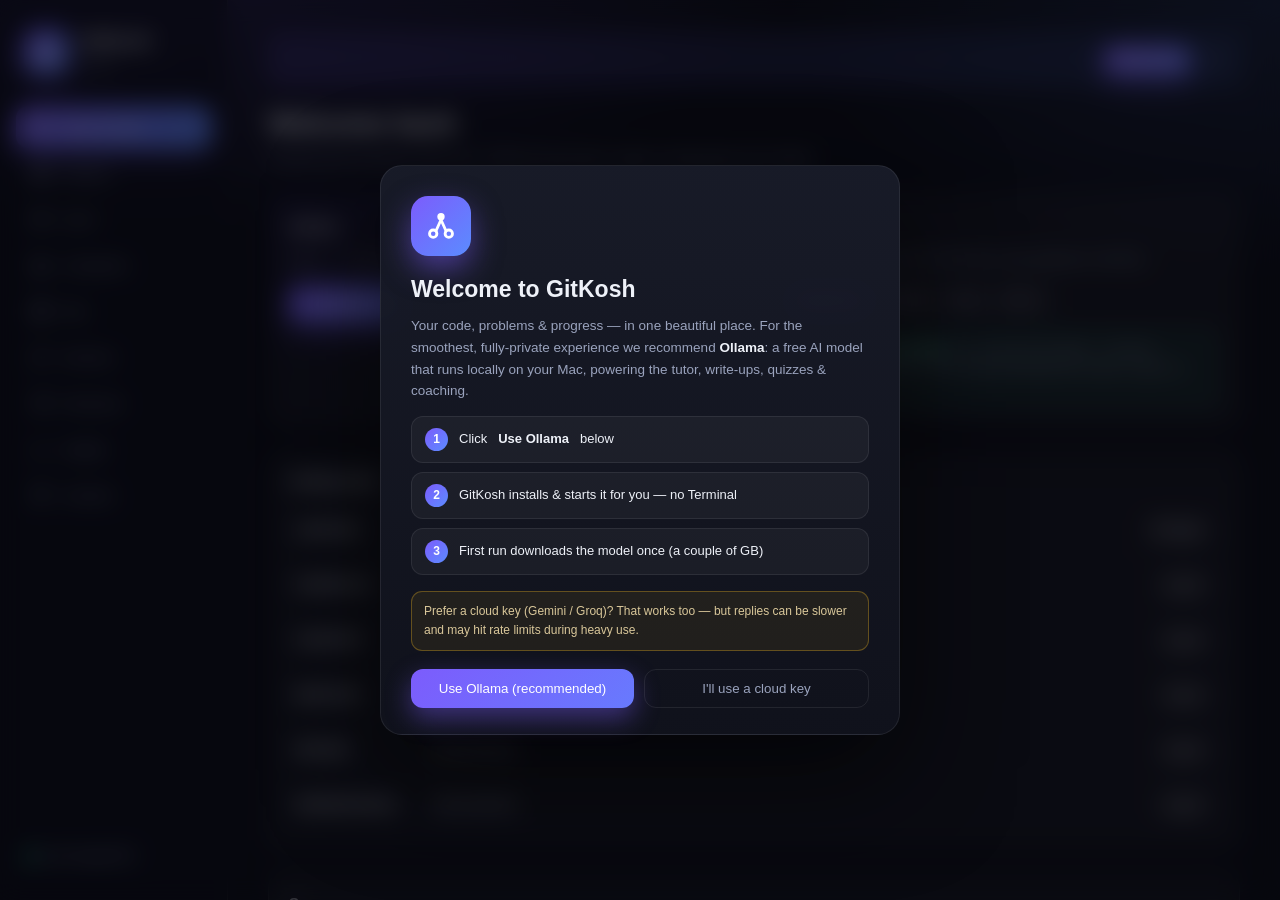
==== commit 634bc2dd: "Launch review nudge + pattern→problem drilldowns #6 Review queue on launch: - review_status bridge (" ====
--- a/webui/index.html
+++ b/webui/index.html
@@ -24,6 +24,9 @@
         <button class="nav-item active" data-tab="setup"><span class="ic"><svg viewBox="0 0 24 24" fill="none" stroke="currentColor" stroke-width="2" stroke-linecap="round"><line x1="4" y1="21" x2="4" y2="14"/><line x1="4" y1="10" x2="4" y2="3"/><line x1="12" y1="21" x2="12" y2="12"/><line x1="12" y1="8" x2="12" y2="3"/><line x1="20" y1="21" x2="20" y2="16"/><line x1="20" y1="12" x2="20" y2="3"/><line x1="2" y1="14" x2="6" y2="14"/><line x1="10" y1="8" x2="14" y2="8"/><line x1="18" y1="16" x2="22" y2="16"/></svg></span> Setup &amp; Sync</button>
         <button class="nav-item" data-tab="practice"><span class="ic"><svg viewBox="0 0 24 24" fill="none" stroke="currentColor" stroke-width="2"><circle cx="12" cy="12" r="9"/><circle cx="12" cy="12" r="5"/><circle cx="12" cy="12" r="1.6"/></svg></span> Practice</button>
         <button class="nav-item" data-tab="learn"><span class="ic"><svg viewBox="0 0 24 24" fill="none" stroke="currentColor" stroke-width="2" stroke-linecap="round" stroke-linejoin="round"><path d="M22 10 12 5 2 10l10 5 10-5z"/><path d="M6 12v5c0 1 2.7 2.5 6 2.5s6-1.5 6-2.5v-5"/></svg></span> Learn</button>
+        <button class="nav-item" data-tab="companies"><span class="ic"><svg viewBox="0 0 24 24" fill="none" stroke="currentColor" stroke-width="2" stroke-linecap="round" stroke-linejoin="round"><path d="M3 21h18"/><path d="M5 21V7l8-4v18"/><path d="M19 21V11l-6-4"/><line x1="9" y1="9" x2="9" y2="9.01"/><line x1="9" y1="13" x2="9" y2="13.01"/><line x1="9" y1="17" x2="9" y2="17.01"/></svg></span> Companies</button>
+        <button class="nav-item" data-tab="plan"><span class="ic"><svg viewBox="0 0 24 24" fill="none" stroke="currentColor" stroke-width="2" stroke-linecap="round" stroke-linejoin="round"><rect x="3" y="4" width="18" height="18" rx="2"/><line x1="16" y1="2" x2="16" y2="6"/><line x1="8" y1="2" x2="8" y2="6"/><line x1="3" y1="10" x2="21" y2="10"/><path d="m9 16 2 2 4-4"/></svg></span> Plan</button>
+        <button class="nav-item" data-tab="interview"><span class="ic"><svg viewBox="0 0 24 24" fill="none" stroke="currentColor" stroke-width="2" stroke-linecap="round" stroke-linejoin="round"><path d="M21 11.5a8.38 8.38 0 0 1-8.5 8.5 8.5 8.5 0 0 1-3.8-.9L3 21l1.9-5.7a8.38 8.38 0 0 1-.9-3.8A8.5 8.5 0 0 1 12.5 3 8.38 8.38 0 0 1 21 11.5z"/></svg></span> Interview</button>
         <button class="nav-item" data-tab="showcase"><span class="ic"><svg viewBox="0 0 24 24" fill="none" stroke="currentColor" stroke-width="2" stroke-linecap="round" stroke-linejoin="round"><circle cx="18" cy="5" r="3"/><circle cx="6" cy="12" r="3"/><circle cx="18" cy="19" r="3"/><line x1="8.6" y1="13.5" x2="15.4" y2="17.5"/><line x1="15.4" y1="6.5" x2="8.6" y2="10.5"/></svg></span> Showcase</button>
         <button class="nav-item" data-tab="insights"><span class="ic"><svg viewBox="0 0 24 24" fill="none" stroke="currentColor" stroke-width="2" stroke-linecap="round"><line x1="5" y1="21" x2="5" y2="11"/><line x1="12" y1="21" x2="12" y2="4"/><line x1="19" y1="21" x2="19" y2="14"/></svg></span> Insights</button>
         <button class="nav-item" data-tab="contests"><span class="ic"><svg viewBox="0 0 24 24" fill="none" stroke="currentColor" stroke-width="2" stroke-linecap="round" stroke-linejoin="round"><path d="M6 4h12v4a6 6 0 0 1-12 0V4z"/><path d="M6 6H3.5v1A3 3 0 0 0 6.5 10"/><path d="M18 6h2.5v1a3 3 0 0 1-3 3"/><line x1="12" y1="14" x2="12" y2="17"/><line x1="8" y1="21" x2="16" y2="21"/><line x1="9.5" y1="21" x2="11.3" y2="17"/><line x1="14.5" y1="21" x2="12.7" y2="17"/></svg></span> Contests</button>
@@ -36,6 +39,11 @@
 
     <!-- Main -->
     <main class="main">
+      <div id="reviewBanner" class="review-banner hidden">
+        <span id="reviewBannerText"></span>
+        <button class="btn btn-accent sm" id="reviewBannerGo">Review now</button>
+        <button class="review-banner-x" id="reviewBannerX" title="Dismiss">×</button>
+      </div>
       <!-- SETUP -->
       <section class="page active" id="page-setup">
         <header class="hero">
@@ -83,6 +91,21 @@
           <div class="progress hidden" id="progWrap"><div class="bar-bg"><div class="bar-fill" id="progBar"></div></div>
             <div class="muted" id="progText"></div></div>
         </div>
+
+        <div class="card">
+          <div class="card-head"><h2>Import past work</h2></div>
+          <p class="muted">Archive a local project to your repo dated to when you <em>actually</em> wrote it —
+            from file timestamps (or real git dates). Honest backdating, never fabricated, so your
+            contribution graph reflects work you really did but never pushed.</p>
+          <div class="row">
+            <button class="btn" id="btnPickFolder">Choose folder…</button>
+            <span class="muted" id="bfPath">No folder selected</span>
+          </div>
+          <div id="bfPreview" class="bf-preview hidden"></div>
+          <div class="row" style="margin-top:10px">
+            <button class="btn btn-accent hidden" id="btnBackfill">Import to GitHub</button>
+          </div>
+        </div>
       </section>
 
       <!-- SHOWCASE -->
@@ -120,9 +143,14 @@
             <div id="diffBars"></div>
           </div>
           <div class="card">
-            <div class="card-head"><h2>Strongest topics</h2></div>
+            <div class="card-head"><h2>Topic strength</h2><span class="muted" id="topicMeta"></span></div>
             <div class="chips" id="topics"></div>
           </div>
+        </div>
+        <div class="card" id="topicStrengthCard">
+          <div class="card-head"><h2>Your patterns</h2><span class="muted">strength · difficulty mix · coverage</span></div>
+          <div id="topicStrength" class="topicstrength"></div>
+          <div id="topicUnder"></div>
         </div>
         <div class="card">
           <div class="card-head"><h2>Résumé bullets</h2><button class="btn sm" id="btnCopyResume">Copy</button></div>
@@ -180,6 +208,7 @@
           </div>
           <div id="stdinWrap" class="hidden"><input id="stdin" class="stdin" placeholder="Custom input (stdin)…"></div>
           <div class="row" style="margin-top:10px">
+            <select id="langSelect" class="sel sm" title="Run language"></select>
             <button class="btn btn-accent" id="runBtn">▶ Run</button>
             <button class="btn" id="testBtn">Run tests</button>
             <button class="btn btn-ai" id="reviewBtn">✨ AI Review</button>
@@ -211,6 +240,157 @@
           </div>
           <canvas id="vizCanvas" class="viz"></canvas>
           <div class="row" style="margin-top:10px"><button class="btn btn-accent" id="vizPlay">▶ Play</button><button class="btn" id="vizStop" disabled>■ Stop</button><button class="btn" id="vizShuffle">Shuffle</button></div>
+        </div>
+      </section>
+
+      <!-- INTERVIEW -->
+      <section class="page" id="page-interview">
+        <header class="hero"><h1>Mock interview</h1><p>A timed problem with an AI interviewer who probes your reasoning, then scores you.</p></header>
+        <div class="card" id="ivSetup">
+          <div class="card-head"><h2>Start a session</h2></div>
+          <div class="row">
+            <select id="ivProblem" class="sel wide"></select>
+            <button class="btn" id="ivRandom" title="Pick a random problem">🎲 Random</button>
+          </div>
+          <div class="row" style="margin-top:10px">
+            <button class="btn btn-accent" id="ivStart">▶ Start interview</button>
+          </div>
+        </div>
+
+        <div class="card hidden" id="ivLive">
+          <div class="card-head">
+            <h2 id="ivTitle">Interview</h2>
+            <span class="iv-timer" id="ivTimer">00:00</span>
+          </div>
+          <div id="ivStatement" class="statement"></div>
+          <div class="iv-grid">
+            <div class="iv-col">
+              <div class="codewrap" id="ivCodewrap">
+                <textarea id="ivCode" class="editor code" spellcheck="false" autocapitalize="off" autocorrect="off" wrap="off" placeholder="Sketch your code here as you talk it through…"></textarea>
+              </div>
+            </div>
+            <div class="iv-col">
+              <div id="ivChat" class="iv-chat"></div>
+              <div class="iv-input">
+                <input id="ivInput" class="chat-input" placeholder="Type your thoughts, then Enter…">
+                <button class="btn btn-accent sm" id="ivSend">Send</button>
+              </div>
+            </div>
+          </div>
+          <div class="row" style="margin-top:10px">
+            <button class="btn btn-ai" id="ivScore">End &amp; get scorecard</button>
+            <button class="btn ghost sm" id="ivQuit">Quit</button>
+          </div>
+          <div id="ivScorecard" class="reviewout md hidden"></div>
+        </div>
+      </section>
+
+      <!-- COMPANIES -->
+      <section class="page" id="page-companies">
+        <header class="hero"><h1>Company prep</h1><p>The most-asked LeetCode questions at top companies — ranked by frequency, matched against what you've already solved.</p></header>
+
+        <div class="card" id="coTargets">
+          <div class="card-head"><h2>🎯 My target companies</h2><span class="muted" id="coTargetCount"></span></div>
+          <p class="muted">Build one merged sheet across your placement shortlist (up to 8). Questions asked by the most of your targets rank first — the highest-leverage problems to solve.</p>
+          <div id="coTargetChips" class="co-target-chips"></div>
+          <div class="muted" style="margin:10px 0 4px">Quick add (featured):</div>
+          <div id="coTargetFeatured" class="co-featured"></div>
+          <div class="row" style="margin-top:10px">
+            <select id="coTargetAdd" class="sel wide"></select>
+            <button class="btn btn-accent" id="coBuildTargets">Build target sheet</button>
+          </div>
+        </div>
+
+        <div class="card">
+          <div class="card-head"><h2>Pick a single company</h2></div>
+          <div class="muted" style="margin-bottom:6px">Featured (FAANG &amp; placement favourites):</div>
+          <div id="coFeatured" class="co-featured"></div>
+          <div class="row" style="margin-top:10px">
+            <input id="coSearch" class="probsearch" placeholder="…or search all 650+ companies" spellcheck="false">
+            <select id="coSelect" class="sel wide"></select>
+            <button class="btn sm" id="coSavedList">★ My saved list</button>
+          </div>
+          <div class="row" style="margin-top:10px">
+            <div class="seg" id="coPeriod"></div>
+          </div>
+        </div>
+
+        <div class="card hidden" id="coResult">
+          <div class="card-head">
+            <h2 id="coTitle">Questions</h2>
+            <span class="badge ok" id="coProgress"></span>
+          </div>
+          <div id="coSummary" class="co-summary"></div>
+          <div id="coBars" class="co-bars"></div>
+
+          <div class="co-toolbar">
+            <div class="seg" id="coDiff">
+              <button data-d="all" class="on">All</button>
+              <button data-d="Easy">Easy</button>
+              <button data-d="Medium">Medium</button>
+              <button data-d="Hard">Hard</button>
+            </div>
+            <label class="co-check"><input type="checkbox" id="coUnsolved"> Unsolved only</label>
+            <label class="co-check"><input type="checkbox" id="coInApp"> In-app only</label>
+            <label class="co-check"><input type="checkbox" id="coSavedOnly"> Saved only</label>
+            <select id="coTopic" class="sel sm" title="Filter by topic / pattern"><option value="all">All topics</option></select>
+            <input id="coQ" class="probsearch sm" placeholder="Filter by title…" spellcheck="false">
+            <select id="coSort" class="sel sm">
+              <option value="freq">Sort: Frequency</option>
+              <option value="companies">Sort: Most companies</option>
+              <option value="diff">Sort: Difficulty</option>
+              <option value="acc">Sort: Acceptance</option>
+              <option value="title">Sort: Title (A–Z)</option>
+            </select>
+          </div>
+
+          <div class="row" style="margin:8px 0;flex-wrap:wrap">
+            <button class="btn btn-accent sm hidden" id="coPracticeNext">▶ Practice next (in-app)</button>
+            <button class="btn btn-ai sm hidden" id="coInterview">🎤 Mock interview from this list</button>
+            <button class="btn sm" id="coMakePlan">📅 Make study plan</button>
+            <button class="btn sm" id="coCopy">⧉ Copy checklist</button>
+            <span class="muted" id="coCount"></span>
+          </div>
+          <div id="coPlanBar" class="co-planbar hidden">
+            <label>Weeks
+              <select id="planWeeks" class="sel sm"><option>2</option><option selected>4</option><option>6</option><option>8</option><option>12</option></select>
+            </label>
+            <label>Per day
+              <select id="planPerDay" class="sel sm"><option>2</option><option selected>3</option><option>4</option><option>5</option></select>
+            </label>
+            <label class="co-check"><input type="checkbox" id="planIncludeSolved"> include solved (as revision)</label>
+            <label class="co-check"><input type="checkbox" id="planWeakTopics" checked> emphasize my weak topics</label>
+            <button class="btn btn-accent sm" id="planGenerate">Generate plan</button>
+          </div>
+          <div id="coTableWrap"></div>
+        </div>
+      </section>
+
+      <!-- PLAN -->
+      <section class="page" id="page-plan">
+        <header class="hero"><h1>Study plan</h1><p>A dated, day-by-day schedule built from your company prep — balanced difficulty, highest-leverage problems first.</p></header>
+        <div class="card" id="planEmpty">
+          <div class="card-head"><h2>No active plan</h2></div>
+          <p class="muted">Open the <b>Companies</b> tab, pick a company (or build a target sheet), then hit <b>📅 Make study plan</b>. Your schedule — with a daily target and a reminder when reviews are due — shows up here.</p>
+        </div>
+        <div id="planView" class="hidden">
+          <div class="card">
+            <div class="card-head"><h2 id="planName">Study plan</h2><span class="badge ok" id="planProgress"></span></div>
+            <div id="planMeta" class="co-summary"></div>
+            <div class="co-bar tot" style="margin-top:6px"><div class="co-bar-bg"><div class="co-bar-fill" id="planBar" style="width:0%"></div></div></div>
+            <div class="row" style="margin-top:12px">
+              <button class="btn sm" id="planCopy">⧉ Copy plan</button>
+              <button class="btn ghost sm" id="planDelete">Delete plan</button>
+            </div>
+          </div>
+          <div class="card" id="planTodayCard">
+            <div class="card-head"><h2>Today’s focus</h2><span class="badge ok" id="planTodayBadge"></span></div>
+            <div id="planToday"></div>
+          </div>
+          <div class="card">
+            <div class="card-head"><h2>Full schedule</h2></div>
+            <div id="planSchedule"></div>
+          </div>
         </div>
       </section>
 
--- a/webui/style.css
+++ b/webui/style.css
@@ -328,3 +328,136 @@
 .md blockquote,.msg.bot blockquote{border-left:3px solid var(--acc);margin:8px 0;padding:3px 13px;color:var(--mut)}
 .md a,.msg.bot a{color:#9db4ff}
 .md strong,.msg.bot strong{color:#fff}
+
+/* ---- backfill: import past work ---- */
+.bf-preview{margin-top:12px;padding:12px;border:1px solid var(--bd,#2a2a3a);border-radius:10px;background:rgba(255,255,255,.02)}
+.bf-stat{font-size:13px;margin-bottom:4px}
+.bf-table{width:100%;border-collapse:collapse;margin:10px 0;font-size:13px}
+.bf-table th,.bf-table td{text-align:left;padding:4px 8px;border-bottom:1px solid rgba(255,255,255,.06)}
+.bf-table th{color:var(--mut);font-weight:600}
+.bf-table td:last-child{text-align:right;color:var(--mut)}
+#bfPath{font-size:12px;word-break:break-all}
+
+/* ---- mock interview ---- */
+.iv-timer{margin-left:auto;font-variant-numeric:tabular-nums;font-weight:700;color:var(--acc,#7c5cfc);background:rgba(124,92,252,.12);padding:3px 10px;border-radius:8px}
+.iv-grid{display:grid;grid-template-columns:1fr 1fr;gap:14px;margin-top:12px}
+@media (max-width:900px){.iv-grid{grid-template-columns:1fr}}
+.iv-col{min-width:0;display:flex;flex-direction:column}
+.iv-chat{flex:1;min-height:260px;max-height:46vh;overflow-y:auto;padding:10px;border:1px solid rgba(255,255,255,.08);border-radius:10px;background:rgba(255,255,255,.02)}
+.iv-chat .msg{margin:8px 0;padding:8px 12px;border-radius:10px;font-size:14px;line-height:1.5}
+.iv-chat .msg.user{background:rgba(124,92,252,.16);margin-left:24px}
+.iv-chat .msg.bot{background:rgba(255,255,255,.04);margin-right:24px}
+.iv-chat .msg.bot.typing{opacity:.7}
+.iv-input{display:flex;gap:8px;margin-top:10px}
+.iv-input .chat-input{flex:1}
+#ivCode{min-height:300px}
+
+/* ---- company prep ---- */
+.co-featured{display:flex;flex-wrap:wrap;gap:6px}
+.co-featured .co-chip{cursor:pointer;font-size:12.5px;padding:5px 11px;border-radius:999px;border:1px solid rgba(255,255,255,.12);background:rgba(255,255,255,.03);color:var(--txt,#e8e8f0);transition:all .15s}
+.co-featured .co-chip:hover{border-color:var(--acc,#7c5cfc);background:rgba(124,92,252,.14)}
+.co-featured .co-chip.on{background:var(--acc,#7c5cfc);border-color:var(--acc,#7c5cfc);color:#fff}
+.seg{display:inline-flex;gap:2px;padding:3px;border-radius:10px;background:rgba(255,255,255,.05)}
+.seg button{border:0;background:transparent;color:var(--mut);padding:5px 12px;border-radius:8px;cursor:pointer;font-size:13px}
+.seg button.on{background:var(--acc,#7c5cfc);color:#fff}
+.co-summary{display:flex;flex-wrap:wrap;gap:14px;font-size:13px;color:var(--mut);margin-bottom:4px}
+.co-summary b{color:var(--txt,#fff)}
+.co-table{width:100%;border-collapse:collapse;font-size:13px;margin-top:8px}
+.co-table th,.co-table td{text-align:left;padding:6px 8px;border-bottom:1px solid rgba(255,255,255,.06);vertical-align:middle}
+.co-table th{color:var(--mut);font-weight:600;position:sticky;top:0;background:var(--card,#16161f)}
+.co-table td.freq,.co-table td.acc{text-align:right;color:var(--mut);font-variant-numeric:tabular-nums}
+.co-table tr.done td{opacity:.62}
+.co-freqbar{display:inline-block;height:6px;border-radius:3px;background:var(--acc,#7c5cfc);vertical-align:middle;margin-left:6px}
+.co-dchip{font-size:11px;padding:1px 7px;border-radius:6px}
+.co-dchip.easy{background:rgba(34,197,94,.16);color:#4ade80}
+.co-dchip.med{background:rgba(245,158,11,.16);color:#fbbf24}
+.co-dchip.hard{background:rgba(239,68,68,.16);color:#f87171}
+.co-status{font-size:12px;white-space:nowrap}
+.co-status .solved{color:#4ade80}
+.co-tablewrap{max-height:56vh;overflow-y:auto;border:1px solid rgba(255,255,255,.06);border-radius:10px}
+
+/* ---- company prep: toolbar, bars, bookmarks ---- */
+.co-bars{display:flex;flex-wrap:wrap;gap:18px;margin:6px 0 4px}
+.co-bar{flex:1;min-width:150px}
+.co-bar .co-bar-top{display:flex;justify-content:space-between;font-size:12px;margin-bottom:3px}
+.co-bar .co-bar-top .lbl{font-weight:600}
+.co-bar .co-bar-bg{height:7px;border-radius:4px;background:rgba(255,255,255,.08);overflow:hidden}
+.co-bar .co-bar-fill{height:100%;border-radius:4px;transition:width .5s ease}
+.co-bar.easy .co-bar-fill{background:#22c55e}.co-bar.med .co-bar-fill{background:#f59e0b}
+.co-bar.hard .co-bar-fill{background:#ef4444}.co-bar.tot .co-bar-fill{background:var(--acc,#7c5cfc)}
+.co-toolbar{display:flex;flex-wrap:wrap;align-items:center;gap:10px;margin:10px 0 4px;padding:10px;border-radius:10px;background:rgba(255,255,255,.03)}
+.co-check{display:inline-flex;align-items:center;gap:5px;font-size:12.5px;color:var(--mut);cursor:pointer;user-select:none}
+.co-check input{accent-color:var(--acc,#7c5cfc);cursor:pointer}
+.probsearch.sm{max-width:180px;padding:5px 10px;font-size:13px}
+.co-star{cursor:pointer;background:none;border:0;font-size:15px;line-height:1;color:#555;padding:2px}
+.co-star.on{color:#fbbf24}
+.co-empty{padding:24px;text-align:center;color:var(--mut)}
+
+/* ---- company prep: target sheet ---- */
+.co-target-chips{display:flex;flex-wrap:wrap;gap:6px;min-height:30px}
+.co-target-chips:empty::before{content:"No targets yet — add from below.";color:var(--mut);font-size:12.5px}
+.co-target-chips .co-tchip{display:inline-flex;align-items:center;gap:6px;font-size:12.5px;padding:5px 8px 5px 11px;border-radius:999px;background:var(--acc,#7c5cfc);color:#fff}
+.co-target-chips .co-tchip button{background:rgba(255,255,255,.25);border:0;color:#fff;width:16px;height:16px;border-radius:50%;cursor:pointer;line-height:1;font-size:12px;padding:0}
+.co-target-chips .co-tchip button:hover{background:rgba(255,255,255,.45)}
+.co-askedat{display:block;font-size:11px;color:var(--mut);margin-top:2px}
+.co-cocount{font-size:11px;padding:1px 7px;border-radius:6px;background:rgba(124,92,252,.16);color:#b9a7ff;white-space:nowrap}
+
+/* ---- auto study plan ---- */
+.co-planbar{display:flex;flex-wrap:wrap;align-items:center;gap:14px;margin:4px 0 10px;padding:10px 12px;border-radius:10px;background:rgba(124,92,252,.08);border:1px solid rgba(124,92,252,.25)}
+.co-planbar label{font-size:12.5px;color:var(--mut);display:inline-flex;align-items:center;gap:6px}
+.plan-week{margin:14px 0 4px}
+.plan-week-h{font-size:12px;font-weight:700;color:var(--mut);text-transform:uppercase;letter-spacing:.04em;margin-bottom:6px}
+.plan-day{border:1px solid rgba(255,255,255,.07);border-radius:10px;padding:10px 12px;margin-bottom:8px;background:rgba(255,255,255,.02)}
+.plan-day.today{border-color:var(--acc,#7c5cfc);background:rgba(124,92,252,.10)}
+.plan-day.past.incomplete{border-color:rgba(239,68,68,.4)}
+.plan-day.done-day{opacity:.7}
+.plan-day-h{display:flex;align-items:center;gap:10px;font-size:13px;margin-bottom:6px}
+.plan-day-h .date{font-weight:700}
+.plan-day-h .tag{font-size:11px;padding:1px 7px;border-radius:6px;background:var(--acc,#7c5cfc);color:#fff}
+.plan-day-h .cnt{margin-left:auto;color:var(--mut);font-size:12px}
+.plan-item{display:flex;align-items:center;gap:10px;padding:5px 4px;border-top:1px solid rgba(255,255,255,.05);font-size:13px}
+.plan-item:first-of-type{border-top:0}
+.plan-item.solved .t{text-decoration:line-through;opacity:.65}
+.plan-item .chk{color:#4ade80;width:16px;text-align:center}
+.plan-item .t{flex:1;min-width:0;overflow:hidden;text-overflow:ellipsis;white-space:nowrap}
+.plan-item .act{font-size:12px;white-space:nowrap}
+#planToday .plan-item{font-size:14px;padding:7px 4px}
+
+/* ---- company prep: topic chips ---- */
+.co-topics{display:block;margin-top:3px;line-height:1.7}
+.co-topic{display:inline-block;font-size:10.5px;padding:1px 7px;margin:0 4px 2px 0;border-radius:6px;background:rgba(255,255,255,.06);color:var(--mut);cursor:pointer;transition:all .12s}
+.co-topic:hover{background:rgba(124,92,252,.18);color:#cbb9ff}
+.co-topic.on{background:var(--acc,#7c5cfc);color:#fff}
+
+/* ---- insights: topic strength ---- */
+.topicstrength{display:flex;flex-direction:column;gap:7px}
+.ts-row{display:flex;align-items:center;gap:10px;font-size:13px}
+.ts-name{width:150px;flex-shrink:0;overflow:hidden;text-overflow:ellipsis;white-space:nowrap;color:var(--txt,#e8e8f0)}
+.ts-barbg{flex:1;height:8px;border-radius:5px;background:rgba(255,255,255,.07);overflow:hidden;min-width:60px}
+.ts-barfill{display:block;height:100%;border-radius:5px;background:linear-gradient(90deg,#5b8cff,#7c5cfc);transition:width .6s ease}
+.ts-n{width:30px;text-align:right;font-variant-numeric:tabular-nums;font-weight:700}
+.ts-mix{display:inline-flex;gap:3px;width:96px}
+.ts-pill{font-size:10.5px;padding:1px 6px;border-radius:5px;font-variant-numeric:tabular-nums}
+.ts-pill.easy{background:rgba(34,197,94,.16);color:#4ade80}
+.ts-pill.med{background:rgba(245,158,11,.16);color:#fbbf24}
+.ts-pill.hard{background:rgba(239,68,68,.16);color:#f87171}
+.ts-cov{width:42px;text-align:right;color:var(--mut);font-size:12px;font-variant-numeric:tabular-nums}
+.ts-under{margin-top:12px;padding-top:10px;border-top:1px solid rgba(255,255,255,.06)}
+.ts-underchip{background:rgba(239,68,68,.12);color:#f8a9a9}
+@media (max-width:720px){.ts-mix,.ts-cov{display:none}.ts-name{width:110px}}
+
+/* ---- launch review banner ---- */
+.review-banner{display:flex;align-items:center;gap:12px;margin:0 0 16px;padding:11px 16px;border-radius:12px;
+  background:linear-gradient(90deg,rgba(124,92,252,.18),rgba(91,140,255,.12));border:1px solid rgba(124,92,252,.35)}
+.review-banner #reviewBannerText{font-size:14px;font-weight:600;flex:1}
+.review-banner-x{background:none;border:0;color:var(--mut);font-size:20px;line-height:1;cursor:pointer;padding:0 4px}
+.review-banner-x:hover{color:var(--txt,#fff)}
+
+/* ---- pattern drilldown ---- */
+.drill-head{margin:12px 0 8px;font-size:12.5px;color:var(--mut)}
+.drill-list{display:flex;flex-direction:column;gap:2px;max-height:300px;overflow-y:auto}
+.drill-item{display:flex;align-items:center;gap:9px;padding:5px 4px;font-size:13.5px;border-top:1px solid rgba(255,255,255,.05)}
+.drill-item:first-child{border-top:0}
+.drill-item a.drill-open{flex:1;color:#aab2ff;cursor:pointer}
+.drill-item a.drill-open:hover{text-decoration:underline}
+.drill-status .solved{color:#4ade80;font-weight:700}
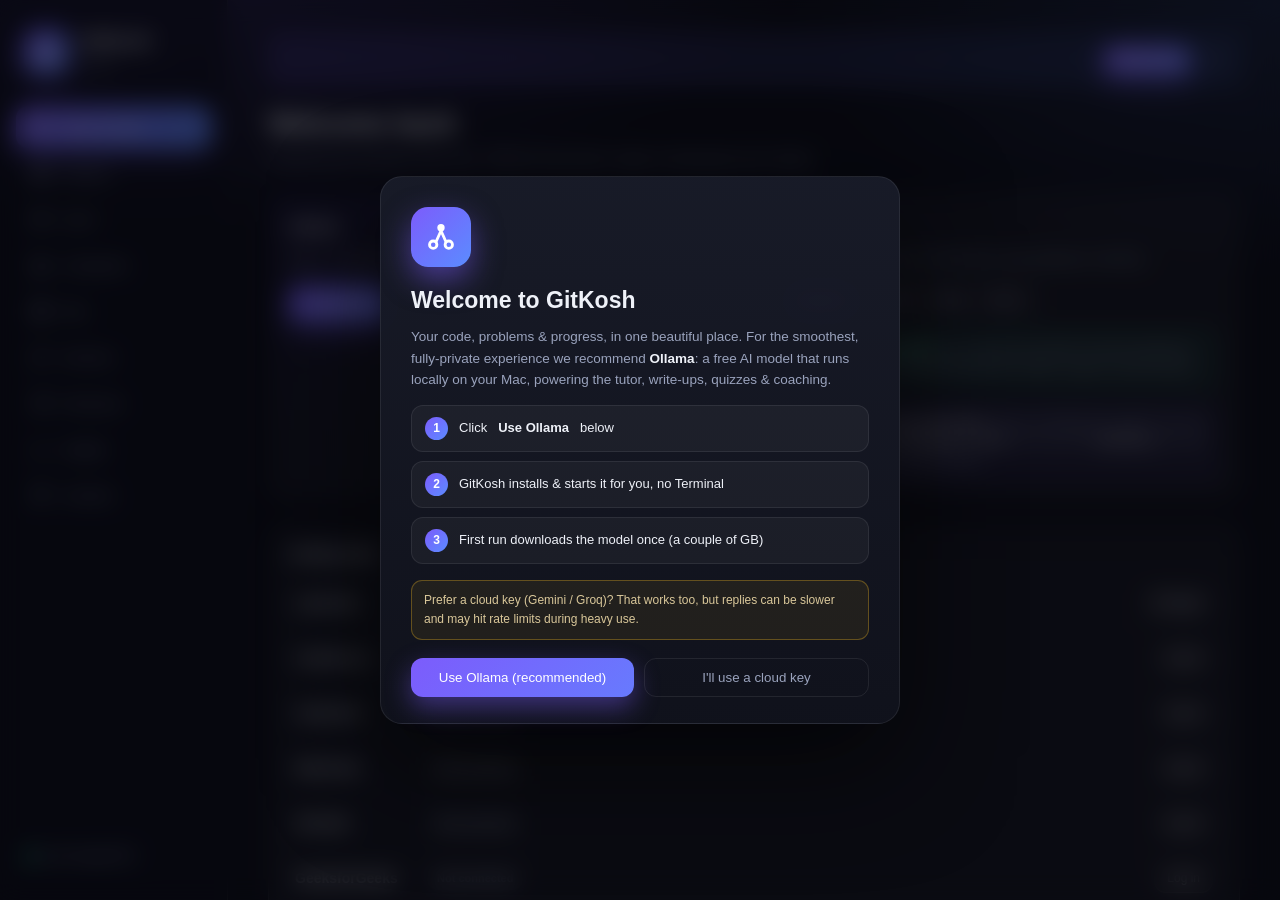
==== commit a28f7b4c: "Plain punctuation in comments, docs and UI text" ====
--- a/webui/index.html
+++ b/webui/index.html
@@ -54,7 +54,7 @@
         <div class="grid">
           <div class="card glow">
             <div class="card-head"><h2>GitHub</h2><span class="badge" id="ghBadge">checking…</span></div>
-            <p class="muted">Step 1 — connect GitHub first.</p>
+            <p class="muted">Step 1: connect GitHub first.</p>
             <button class="btn btn-accent" id="btnGithub">Connect GitHub</button>
           </div>
 
@@ -62,11 +62,11 @@
             <div class="card-head"><h2>AI engine</h2></div>
             <p class="muted">Powers your write-ups, the DSA tutor, quiz grading & coaching.</p>
             <div class="seg" id="providerSeg">
-              <button data-v="ollama" class="on">Ollama ★</button><button data-v="gemini">Gemini</button>
+              <button data-v="ollama" class="on">Ollama</button><button data-v="gemini">Gemini</button>
               <button data-v="groq">Groq</button><button data-v="none">None</button>
             </div>
             <div class="provNote rec" id="provNote">
-              <b>Ollama — recommended.</b> Free, fully local & private — the best experience on a Mac.
+              <b>Ollama: recommended.</b> Free, fully local & private, the best experience on a Mac.
               The first reply downloads the model, so give it a few seconds.</div>
             <div class="keywrap hidden" id="keyWrap">
               <input id="apiKey" type="password" placeholder="Paste your API key">
@@ -74,6 +74,7 @@
             </div>
             <div class="muted hidden" id="keyHint" style="margin:10px 0 0">
               Free keys: aistudio.google.com/apikey · console.groq.com</div>
+            <div class="iv-engine-hint">Want a sharper <b>mock interviewer</b> without changing this engine? You can use <b>Groq just for interviews &amp; voice</b>: set it up in the <b>Interview</b> tab. Your main engine here stays free/local.</div>
           </div>
         </div>
 
@@ -94,7 +95,7 @@
 
         <div class="card">
           <div class="card-head"><h2>Import past work</h2></div>
-          <p class="muted">Archive a local project to your repo dated to when you <em>actually</em> wrote it —
+          <p class="muted">Archive a local project to your repo dated to when you <em>actually</em> wrote it,
             from file timestamps (or real git dates). Honest backdating, never fabricated, so your
             contribution graph reflects work you really did but never pushed.</p>
           <div class="row">
@@ -169,7 +170,7 @@
         <header class="hero"><h1>Practice</h1><p>What to do next, your roadmap progress, and spaced-repetition review.</p></header>
         <div class="grid">
           <div class="card glow">
-            <div class="card-head"><h2>Today</h2><span class="badge" id="dueBadge">—</span></div>
+            <div class="card-head"><h2>Today</h2><span class="badge" id="dueBadge">-</span></div>
             <div id="potd"></div>
           </div>
           <div class="card">
@@ -193,7 +194,7 @@
 
       <!-- LEARN -->
       <section class="page" id="page-learn">
-        <header class="hero"><h1>Learn &amp; Solve</h1><p>Practice the full NeetCode 150 + Blind 75 right here — run, test &amp; get AI review. Ask the tutor anything.</p></header>
+        <header class="hero"><h1>Learn &amp; Solve</h1><p>Practice the full NeetCode 150 + Blind 75 right here, run, test &amp; get AI review. Ask the tutor anything.</p></header>
         <div class="card">
           <div class="card-head">
             <h2>Solve <span class="count" id="probCount"></span></h2>
@@ -209,9 +210,9 @@
           <div id="stdinWrap" class="hidden"><input id="stdin" class="stdin" placeholder="Custom input (stdin)…"></div>
           <div class="row" style="margin-top:10px">
             <select id="langSelect" class="sel sm" title="Run language"></select>
-            <button class="btn btn-accent" id="runBtn">▶ Run</button>
+            <button class="btn btn-accent" id="runBtn">Run</button>
             <button class="btn" id="testBtn">Run tests</button>
-            <button class="btn btn-ai" id="reviewBtn">✨ AI Review</button>
+            <button class="btn btn-ai" id="reviewBtn">AI Review</button>
             <button class="btn ghost sm" id="resetBtn">Reset</button>
             <span id="runStatus" class="runstatus"></span>
           </div>
@@ -239,7 +240,7 @@
             <select id="vizAlgo" class="sel"><option value="bubble">Bubble sort</option><option value="insertion">Insertion sort</option><option value="selection">Selection sort</option><option value="quick">Quick sort</option></select>
           </div>
           <canvas id="vizCanvas" class="viz"></canvas>
-          <div class="row" style="margin-top:10px"><button class="btn btn-accent" id="vizPlay">▶ Play</button><button class="btn" id="vizStop" disabled>■ Stop</button><button class="btn" id="vizShuffle">Shuffle</button></div>
+          <div class="row" style="margin-top:10px"><button class="btn btn-accent" id="vizPlay">Play</button><button class="btn" id="vizStop" disabled>Stop</button><button class="btn" id="vizShuffle">Shuffle</button></div>
         </div>
       </section>
 
@@ -250,16 +251,34 @@
           <div class="card-head"><h2>Start a session</h2></div>
           <div class="row">
             <select id="ivProblem" class="sel wide"></select>
-            <button class="btn" id="ivRandom" title="Pick a random problem">🎲 Random</button>
-          </div>
-          <div class="row" style="margin-top:10px">
-            <button class="btn btn-accent" id="ivStart">▶ Start interview</button>
+            <button class="btn" id="ivRandom" title="Pick a random problem">Random</button>
+          </div>
+          <div class="row" style="margin-top:10px">
+            <button class="btn btn-accent" id="ivStart">Start interview</button>
+          </div>
+
+          <div class="iv-engine">
+            <label class="co-check"><input type="checkbox" id="ivUseGroq"> Use <b>Groq</b> for a sharper interviewer &amp; accurate voice <span class="muted">(recommended: used only here)</span></label>
+            <div id="ivGroqBox" class="iv-groqbox hidden">
+              <p class="muted">Groq runs <b>Llama&nbsp;3.3&nbsp;70B</b>: far better than the small local model. It's used <b>only for the interview &amp; voice</b>; your main AI engine (in Setup) stays exactly as it is, so you don't spend Groq on anything else. The free tier is plenty.</p>
+              <ol class="iv-roadmap">
+                <li>Open <b>console.groq.com</b> and <b>Sign in</b> (Google/GitHub, free, no card).</li>
+                <li>In the left sidebar, open <b>API Keys</b>, click <b>Create API Key</b> and copy the <code>gsk_…</code> value.</li>
+                <li>Paste it below and click <b>Save key</b>.</li>
+              </ol>
+              <div class="row">
+                <input id="ivGroqKey" class="chat-input" type="password" placeholder="gsk_…" spellcheck="false" autocomplete="off">
+                <button class="btn btn-accent sm" id="ivGroqSave">Save key</button>
+              </div>
+              <div class="muted" id="ivEngineStatus" style="margin-top:8px"></div>
+            </div>
           </div>
         </div>
 
         <div class="card hidden" id="ivLive">
           <div class="card-head">
             <h2 id="ivTitle">Interview</h2>
+            <button class="btn ghost sm" id="ivVoiceToggle" title="Toggle the interviewer's voice">Voice on</button>
             <span class="iv-timer" id="ivTimer">00:00</span>
           </div>
           <div id="ivStatement" class="statement"></div>
@@ -271,8 +290,11 @@
             </div>
             <div class="iv-col">
               <div id="ivChat" class="iv-chat"></div>
+              <div class="iv-mic-row">
+                <button class="iv-mic" id="ivMic" title="Tap to answer by voice"><span class="lbl">Tap to answer</span></button>
+              </div>
               <div class="iv-input">
-                <input id="ivInput" class="chat-input" placeholder="Type your thoughts, then Enter…">
+                <input id="ivInput" class="chat-input" placeholder="…or type your answer">
                 <button class="btn btn-accent sm" id="ivSend">Send</button>
               </div>
             </div>
@@ -287,11 +309,11 @@
 
       <!-- COMPANIES -->
       <section class="page" id="page-companies">
-        <header class="hero"><h1>Company prep</h1><p>The most-asked LeetCode questions at top companies — ranked by frequency, matched against what you've already solved.</p></header>
+        <header class="hero"><h1>Company prep</h1><p>The most-asked LeetCode questions at top companies, ranked by frequency, matched against what you've already solved.</p></header>
 
         <div class="card" id="coTargets">
-          <div class="card-head"><h2>🎯 My target companies</h2><span class="muted" id="coTargetCount"></span></div>
-          <p class="muted">Build one merged sheet across your placement shortlist (up to 8). Questions asked by the most of your targets rank first — the highest-leverage problems to solve.</p>
+          <div class="card-head"><h2>My target companies</h2><span class="muted" id="coTargetCount"></span></div>
+          <p class="muted">Build one merged sheet across your placement shortlist (up to 8). Questions asked by the most of your targets rank first, the highest-leverage problems to solve.</p>
           <div id="coTargetChips" class="co-target-chips"></div>
           <div class="muted" style="margin:10px 0 4px">Quick add (featured):</div>
           <div id="coTargetFeatured" class="co-featured"></div>
@@ -308,7 +330,7 @@
           <div class="row" style="margin-top:10px">
             <input id="coSearch" class="probsearch" placeholder="…or search all 650+ companies" spellcheck="false">
             <select id="coSelect" class="sel wide"></select>
-            <button class="btn sm" id="coSavedList">★ My saved list</button>
+            <button class="btn sm" id="coSavedList">My saved list</button>
           </div>
           <div class="row" style="margin-top:10px">
             <div class="seg" id="coPeriod"></div>
@@ -340,14 +362,14 @@
               <option value="companies">Sort: Most companies</option>
               <option value="diff">Sort: Difficulty</option>
               <option value="acc">Sort: Acceptance</option>
-              <option value="title">Sort: Title (A–Z)</option>
+              <option value="title">Sort: Title (A-Z)</option>
             </select>
           </div>
 
           <div class="row" style="margin:8px 0;flex-wrap:wrap">
-            <button class="btn btn-accent sm hidden" id="coPracticeNext">▶ Practice next (in-app)</button>
-            <button class="btn btn-ai sm hidden" id="coInterview">🎤 Mock interview from this list</button>
-            <button class="btn sm" id="coMakePlan">📅 Make study plan</button>
+            <button class="btn btn-accent sm hidden" id="coPracticeNext">Practice next (in-app)</button>
+            <button class="btn btn-ai sm hidden" id="coInterview">Mock interview from this list</button>
+            <button class="btn sm" id="coMakePlan">Make study plan</button>
             <button class="btn sm" id="coCopy">⧉ Copy checklist</button>
             <span class="muted" id="coCount"></span>
           </div>
@@ -368,10 +390,10 @@
 
       <!-- PLAN -->
       <section class="page" id="page-plan">
-        <header class="hero"><h1>Study plan</h1><p>A dated, day-by-day schedule built from your company prep — balanced difficulty, highest-leverage problems first.</p></header>
+        <header class="hero"><h1>Study plan</h1><p>A dated, day-by-day schedule built from your company prep, balanced difficulty, highest-leverage problems first.</p></header>
         <div class="card" id="planEmpty">
           <div class="card-head"><h2>No active plan</h2></div>
-          <p class="muted">Open the <b>Companies</b> tab, pick a company (or build a target sheet), then hit <b>📅 Make study plan</b>. Your schedule — with a daily target and a reminder when reviews are due — shows up here.</p>
+          <p class="muted">Open the <b>Companies</b> tab, pick a company (or build a target sheet), then hit <b>Make study plan</b>. Your schedule, with a daily target and a reminder when reviews are due, shows up here.</p>
         </div>
         <div id="planView" class="hidden">
           <div class="card">
@@ -419,15 +441,15 @@
           <circle cx="6.5" cy="17.4" r="2.6"/><circle cx="17.5" cy="17.4" r="2.6"/></svg>
       </div>
       <h2>Welcome to GitKosh</h2>
-      <p>Your code, problems & progress — in one beautiful place. For the smoothest,
+      <p>Your code, problems & progress, in one beautiful place. For the smoothest,
         fully-private experience we recommend <b>Ollama</b>: a free AI model that runs
         locally on your Mac, powering the tutor, write-ups, quizzes & coaching.</p>
       <div class="modal-steps">
         <div class="step"><span class="num">1</span> Click <b>Use Ollama</b> below</div>
-        <div class="step"><span class="num">2</span> GitKosh installs &amp; starts it for you — no Terminal</div>
+        <div class="step"><span class="num">2</span> GitKosh installs &amp; starts it for you, no Terminal</div>
         <div class="step"><span class="num">3</span> First run downloads the model once (a couple of GB)</div>
       </div>
-      <p class="modal-warn">Prefer a cloud key (Gemini / Groq)? That works too — but
+      <p class="modal-warn">Prefer a cloud key (Gemini / Groq)? That works too, but
         replies can be slower and may hit rate limits during heavy use.</p>
       <div class="modal-actions">
         <button class="btn btn-accent" id="welcomeGotIt">Use Ollama (recommended)</button>
@@ -439,16 +461,16 @@
   <div class="modal hidden" id="ghAuth">
     <div class="modal-card">
       <h2>Connect GitHub</h2>
-      <p>GitHub will ask for a code. Here it is — we've also copied it to your clipboard:</p>
+      <p>GitHub will ask for a code. Here it is (we've also copied it to your clipboard):</p>
       <div class="gh-code" id="ghCode">····-····</div>
       <div class="modal-actions" style="margin-top:14px">
         <button class="btn ghost sm" id="ghCopy">Copy code</button>
-        <button class="btn btn-accent" id="ghOpen">Open GitHub →</button>
+        <button class="btn btn-accent" id="ghOpen">Open GitHub</button>
       </div>
       <div class="modal-steps" style="margin-top:16px">
         <div class="step"><span class="num">1</span> Click <b>Open GitHub</b> (sign in if needed)</div>
         <div class="step"><span class="num">2</span> Paste the code above &amp; click <b>Continue</b></div>
-        <div class="step"><span class="num">3</span> Click <b>Authorize</b> — this window finishes automatically</div>
+        <div class="step"><span class="num">3</span> Click <b>Authorize</b>: this window finishes automatically</div>
       </div>
       <p class="modal-warn" id="ghStatusMsg">Waiting for you to authorize on GitHub…</p>
       <div class="modal-actions">
--- a/webui/style.css
+++ b/webui/style.css
@@ -176,7 +176,7 @@
 .sessbar{height:4px;background:rgba(255,255,255,.08);border-radius:4px;margin-bottom:14px;overflow:hidden}
 .sessbar i{display:block;height:100%;background:linear-gradient(90deg,var(--acc),var(--acc2));transition:width .4s}
 
-/* learn — tutor chat */
+/* learn: tutor chat */
 .chat{max-height:300px;overflow-y:auto;display:flex;flex-direction:column;gap:10px;margin-bottom:12px;padding-right:4px}
 .msg{padding:10px 14px;border-radius:13px;max-width:86%;white-space:pre-wrap;font-size:13.5px;line-height:1.55}
 .msg.user{align-self:flex-end;background:linear-gradient(135deg,var(--acc),var(--acc2));color:#fff;border-bottom-right-radius:4px}
@@ -187,7 +187,7 @@
 .chatbar{display:flex;gap:8px}
 .chatbar input{flex:1;background:rgba(0,0,0,.28);border:1px solid var(--card-bd);border-radius:10px;color:var(--ink);padding:10px 13px;font:13px inherit;outline:none}
 .chatbar input:focus{border-color:var(--acc)}
-/* learn — solve */
+/* learn: solve */
 .sel{background:rgba(0,0,0,.28);border:1px solid var(--card-bd);color:var(--ink);border-radius:10px;padding:8px 12px;font:13px inherit;cursor:pointer}
 .editor{width:100%;min-height:230px;background:#0a0c12;border:1px solid var(--card-bd);border-radius:12px;
   color:#e6e9f5;font:13px/1.6 "SF Mono",Menlo,Consolas,monospace;padding:14px;margin-top:12px;resize:vertical;
@@ -395,7 +395,7 @@
 
 /* ---- company prep: target sheet ---- */
 .co-target-chips{display:flex;flex-wrap:wrap;gap:6px;min-height:30px}
-.co-target-chips:empty::before{content:"No targets yet — add from below.";color:var(--mut);font-size:12.5px}
+.co-target-chips:empty::before{content:"No targets yet: add from below.";color:var(--mut);font-size:12.5px}
 .co-target-chips .co-tchip{display:inline-flex;align-items:center;gap:6px;font-size:12.5px;padding:5px 8px 5px 11px;border-radius:999px;background:var(--acc,#7c5cfc);color:#fff}
 .co-target-chips .co-tchip button{background:rgba(255,255,255,.25);border:0;color:#fff;width:16px;height:16px;border-radius:50%;cursor:pointer;line-height:1;font-size:12px;padding:0}
 .co-target-chips .co-tchip button:hover{background:rgba(255,255,255,.45)}
@@ -461,3 +461,37 @@
 .drill-item a.drill-open{flex:1;color:#aab2ff;cursor:pointer}
 .drill-item a.drill-open:hover{text-decoration:underline}
 .drill-status .solved{color:#4ade80;font-weight:700}
+
+/* ---- voice mock interview ---- */
+.iv-mic-row{display:flex;justify-content:center;margin:10px 0 6px}
+.iv-mic{display:inline-flex;align-items:center;gap:9px;cursor:pointer;border:1px solid rgba(124,92,252,.4);
+  background:rgba(124,92,252,.10);color:var(--txt,#e8e8f0);padding:10px 20px;border-radius:999px;font-size:15px;font-weight:600;transition:all .15s}
+.iv-mic:hover{background:rgba(124,92,252,.20)}
+.iv-mic .lbl{font-size:13.5px}
+.iv-mic.recording{background:#ef4444;border-color:#ef4444;color:#fff;animation:micpulse 1.1s ease-in-out infinite}
+.iv-mic.busy{opacity:.7;cursor:default}
+@keyframes micpulse{0%,100%{box-shadow:0 0 0 0 rgba(239,68,68,.5)}50%{box-shadow:0 0 0 10px rgba(239,68,68,0)}}
+.iv-chat .msg.bot.speaking{box-shadow:inset 3px 0 0 var(--acc,#7c5cfc);animation:ivspeak 1.4s ease-in-out infinite}
+@keyframes ivspeak{0%,100%{box-shadow:inset 3px 0 0 var(--acc,#7c5cfc)}50%{box-shadow:inset 3px 0 0 var(--acc,#7c5cfc),0 0 0 2px rgba(124,92,252,.18)}}
+#ivVoiceToggle{margin-left:auto}
+#ivVoiceToggle.off{opacity:.55}
+
+/* ---- company prep: tidy featured chips ---- */
+.co-featured{gap:8px}
+.co-chip.co-more{background:transparent;border-style:dashed;border-color:rgba(124,92,252,.5);color:#b9a7ff;font-weight:600}
+.co-chip.co-more:hover{background:rgba(124,92,252,.12)}
+
+/* ---- interview: dedicated Groq engine setup ---- */
+.iv-engine{margin-top:16px;padding-top:14px;border-top:1px solid rgba(255,255,255,.08)}
+.iv-engine .co-check{font-size:13.5px}
+.iv-groqbox{margin-top:10px;padding:14px;border-radius:12px;background:rgba(124,92,252,.07);border:1px solid rgba(124,92,252,.25)}
+.iv-groqbox p{margin:0 0 8px;font-size:13px;line-height:1.55}
+.iv-roadmap{margin:0 0 12px;padding-left:20px;font-size:13px;line-height:1.7}
+.iv-roadmap code,.iv-groqbox code{background:rgba(255,255,255,.1);padding:1px 5px;border-radius:5px;font-size:12px}
+#ivGroqKey{flex:1}
+#ivEngineStatus.ok{color:#4ade80}
+
+/* ---- setup: interview-engine pointer ---- */
+.iv-engine-hint{margin-top:12px;padding:10px 12px;border-radius:10px;font-size:12.5px;line-height:1.55;
+  background:rgba(124,92,252,.08);border:1px solid rgba(124,92,252,.22);color:var(--mut)}
+.iv-engine-hint b{color:var(--ink)}
